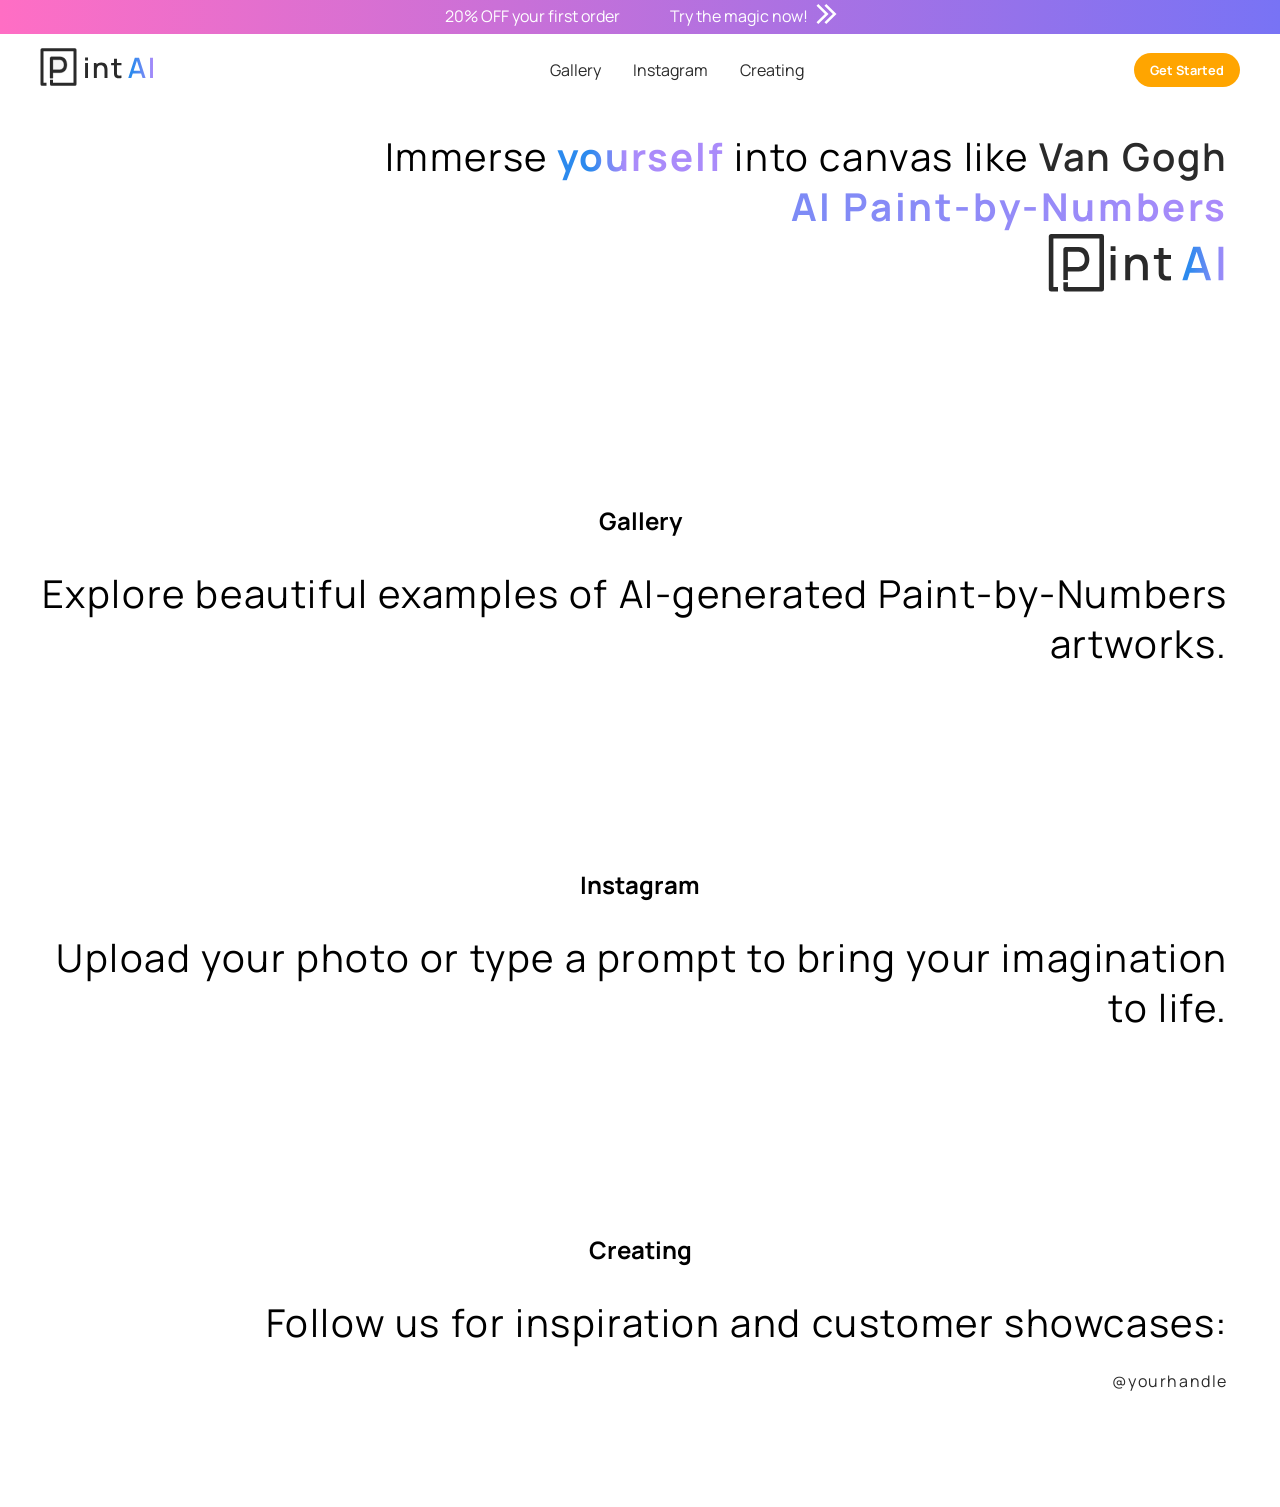
==== index.html @ 0ba40b1d "added swaping of icon" ====
<!DOCTYPE html>
<html lang="en">
<head>
  <meta charset="UTF-8" />
  <meta http-equiv="X-UA-Compatible" content="IE=edge" />
  <meta name="viewport" content="width=device-width, initial-scale=1.0"/>
  <link rel="stylesheet" href="https://cdnjs.cloudflare.com/ajax/libs/font-awesome/6.7.2/css/all.min.css" integrity="sha512-Evv84Mr4kqVGRNSgIGL/F/aIDqQb7xQ2vcrdIwxfjThSH8CSR7PBEakCr51Ck+w+/U6swU2Im1vVX0SVk9ABhg==" crossorigin="anonymous" referrerpolicy="no-referrer" />
  <link rel="stylesheet" href="style.css">
  <title>Pintai</title>
</head>


  <header>
     <!-- Promo Banner -->
  <div class="promo">
    <div>20% OFF your first order</div>
    <div class="stroke-promo">
        <div>Try the magic now!</div> 
        <div class="icon-promo">
            <svg xmlns="http://www.w3.org/2000/svg" width="21" height="20" viewBox="0 0 21 20" fill="none">
                <path d="M2.31582 20L0.5 18.225L8.91415 10L0.5 1.775L2.31582 0L12.5458 10L2.31582 20Z" fill="white"/>
                <path d="M10.2709 20L8.45508 18.225L16.8692 10L8.45508 1.775L10.2709 0L20.5009 10L10.2709 20Z" fill="white"/>
              </svg>
        </div>
    </div>
  </div>
  <div class="navbar">
    <div class="logo"><a href="#"><svg width="118" height="40" viewBox="0 0 118 40" fill="none" xmlns="http://www.w3.org/2000/svg">
      <path d="M10.2001 31.25H12.7374C12.8479 31.25 12.9374 31.1605 12.9374 31.05V25.95C12.9374 25.8395 13.027 25.75 13.1374 25.75H19.9375C25.9375 25.75 26.9375 20.25 26.9375 17.75C26.9375 15.25 25.9375 9.75 19.9375 9.75H11.5C10.6716 9.75 10 10.4216 10 11.25L10.0001 31.05C10.0001 31.1605 10.0896 31.25 10.2001 31.25Z" fill="#2A2A2A" stroke="#2A2A2A" stroke-width="0.2754"/>
      <path d="M12.9375 22.75V12.75H19.9375C23.4375 13.25 23.9375 16.25 23.9375 18.25C23.9375 20.75 22.4375 22.25 19.9375 22.75H12.9375Z" fill="#F6F6F6" stroke="#2A2A2A" stroke-width="0.2754"/>
      <path d="M11.5 32.75V37.24C11.5 37.2455 11.5045 37.25 11.51 37.25H34.99C34.9955 37.25 35 37.2455 35 37.24V2.76C35 2.75448 34.9955 2.75 34.99 2.75H2.01C2.00448 2.75 2 2.75448 2 2.76V37.24C2 37.2455 2.00448 37.25 2.01 37.25H6.5" stroke="#2A2A2A" stroke-width="3"/>
      <path d="M45.0855 13.402V10.56H48.0115V13.402H45.0855ZM45.0855 31V15.88H48.0115V31H45.0855ZM64.5076 31V23.566C64.5076 22.978 64.4563 22.376 64.3536 21.76C64.2603 21.1347 64.0736 20.556 63.7936 20.024C63.523 19.492 63.1356 19.0627 62.6316 18.736C62.137 18.4093 61.4883 18.246 60.6856 18.246C60.163 18.246 59.6683 18.3347 59.2016 18.512C58.735 18.68 58.3243 18.9553 57.9696 19.338C57.6243 19.7207 57.349 20.2247 57.1436 20.85C56.9476 21.4753 56.8496 22.236 56.8496 23.132L55.0296 22.446C55.0296 21.074 55.2863 19.8653 55.7996 18.82C56.313 17.7653 57.0503 16.944 58.0116 16.356C58.973 15.768 60.135 15.474 61.4976 15.474C62.543 15.474 63.4203 15.642 64.1296 15.978C64.839 16.314 65.413 16.7573 65.8516 17.308C66.2996 17.8493 66.6403 18.442 66.8736 19.086C67.107 19.73 67.2656 20.36 67.3496 20.976C67.4336 21.592 67.4756 22.1333 67.4756 22.6V31H64.5076ZM53.8816 31V15.88H56.4996V20.248H56.8496V31H53.8816ZM81.4542 31C80.5022 31.1867 79.5689 31.266 78.6542 31.238C77.7395 31.21 76.9229 31.0327 76.2042 30.706C75.4855 30.3793 74.9442 29.866 74.5802 29.166C74.2535 28.5407 74.0762 27.906 74.0482 27.262C74.0295 26.6087 74.0202 25.8713 74.0202 25.05V11.68H76.9602V24.91C76.9602 25.5167 76.9649 26.044 76.9742 26.492C76.9929 26.94 77.0909 27.318 77.2682 27.626C77.6042 28.2047 78.1362 28.536 78.8642 28.62C79.6015 28.6947 80.4649 28.662 81.4542 28.522V31ZM71.1222 18.232V15.88H81.4542V18.232H71.1222Z" fill="#2A2A2A"/>
      <path d="M88.282 31L94.834 10.84H99.048L105.6 31H102.562L96.528 12.604H97.284L91.32 31H88.282ZM91.684 26.45V23.706H102.212V26.45H91.684ZM110.072 31V10.84H112.998V31H110.072Z" fill="url(#paint0_linear_3533_1294)"/>
      <defs>
      <linearGradient id="paint0_linear_3533_1294" x1="92.5" y1="20" x2="113.5" y2="20" gradientUnits="userSpaceOnUse">
      <stop stop-color="#2C8AEE"/>
      <stop offset="1" stop-color="#AA8BFA"/>
      </linearGradient>
      </defs>
      </svg>
      </a></div>
    <ul class="links">
      <li><a href="#gallery">Gallery</a></li>
      <li><a href="#instagram">Instagram</a></li>
      <li><a href="#creating">Creating</a></li>
    </ul>
    <a href="#" class="action_btn">Get Started</a>
    <div class="toggle_btn">
      <i class="fa-solid fa-bars"></i>
    </div>
  </div>

  <div class="dropdown_menu">
      <li><a href="#gallery">Gallery</a></li>
      <li><a href="#instagram">Instagram</a></li>
      <li><a href="#creating">Creating</a></li>
      <li><a href="#" class="action_btn">Get Started</a></li>
  </div>
  </header>


  <!-- Sections -->
   <main>
    <section id=" hero">
      <p>
        Immerse <span class="gradient-text">yourself</span>
        into canvas like <span class="van-gogh">Van Gogh</span><span class="second-stroke-1-section">AI Paint-by-Numbers</span>
        <img class="logo" src="logo new big.svg" alt="Logo" />

          
      </p>
  
    </section>
  
    <section id="gallery">
      <h2>Gallery</h2>
      <p>Explore beautiful examples of AI-generated Paint-by-Numbers artworks.</p>
    </section>
  
    <section id="instagram">
      <h2>Instagram</h2>
      <p>Upload your photo or type a prompt to bring your imagination to life.</p>
    </section>
  
    <section id="creating">
      <h2>Creating</h2>
      <p>Follow us for inspiration and customer showcases: <br><a href="https://instagram.com/" target="_blank">@yourhandle</a></p>
    </section>
   </main>
  

 
<script>
const toggleBtn = document.querySelector('.toggle_btn')
 const toggleBtnIcon = document.querySelector('.toggle_btn i')
 const dropDownMenu = document.querySelector('.dropdown_menu')
 
 toggleBtn.onclick = function () {
   dropDownMenu.classList.toggle('open')
   const isOpen = dropDownMenu.classList.contains('open')
 
   // Proper way to switch icons
  toggleBtnIcon.classList.remove('fa-bars', 'fa-xmark')
  toggleBtnIcon.classList.add(isOpen ? 'fa-xmark' : 'fa-bars')
 }
</script> 
</body>
</html>
---- style.css ----
@import url('https://fonts.googleapis.com/css2?family=Manrope:wght@200..800&display=swap');

* {
  margin: 0;
  padding: 0;
  box-sizing: border-box;
  font-family: "Manrope", sans-serif;
  font-optical-sizing: auto;
  font-style: normal;
}

body {
  height: 100vh;
  background: var(--white-background, #FFF);
  background-size: cover;
  background-position: center;
}

li {
  list-style: none;
}

a {
  text-decoration: none;
  color: var(--text, #2A2A2A);
  font-size: 1rem;
}
p {
  font-size: 2.4rem;
  padding-top: 2rem;
  padding-right: 2rem;
  font-style: normal;
  font-weight: 400;
  line-height: 130%; /* 52px */
  letter-spacing: 1.6px;
  font-family: "Manrope", sans-serif;
  font-optical-sizing: auto;
  text-align: right;
}

a:hover {
  color: orange;
}
/* HEADER */
header {
position: relative;
}

.navbar{
  position: fixed;
  top: 0;
  left: 0;
  padding-top: 70px;
  padding-left: 40px;
  padding-right: 40px;
  padding-bottom: 40px;
  background: rgba(255, 255, 255, 0.1);
  backdrop-filter: blur(15px);
  width: 100%;
  height: 60px;
  display: flex;
  align-items: center;
  justify-content: space-between;
}

.navbar
.logo a {
  font-size: 1.5rem;
  font-weight: bold;
}

.navbar .links {
  display: flex;
  gap: 2rem;
}

.navbar .toggle_btn {
  color: var(--text, #2A2A2A);
  font-size: 1.5rem;
  cursor: pointer;
  display: none;
}

.action_btn {
background-color: orange;
color: white;
padding: 0.5rem 1rem;
border: none;
outline: none;
border-radius: 20px;
font-size: 0.8rem;
font-weight: bold;
cursor: pointer;
}

.action_btn:hover {
  scale: 1.05;
  color: white;
}

.action_btn:active {
  scale: 0.95;
}

/*DROPDOWN MENU */
.dropdown_menu {
  display: none;
  right: 2rem;
  height: 0;
  position: absolute;
  z-index: 1000; /* lower than toggle_btn */
  top: 60px;
  width: 300px;
  background: rgba(255, 255, 255, 0.1);
  backdrop-filter: blur(15px);
  border-radius: 10px;
  overflow: hidden;
  transition: height 0.2s cubic-bezier(0.175, 0.885, 0.32, 1.275);
}

.dropdown_menu.open {
  height: 240px;
  position: fixed;
  
}

.dropdown_menu li {
  padding: 0.7rem;
  display: flex;
  align-items: center;
  justify-content: center;
}

.dropdown_menu .action_btn {
  width: 100%;
  display: flex;
  justify-content: center;
  position: fixed;
}

.toggle_btn {
  position: relative;
  z-index: 9999; /* or higher than .dropdown_menu */
  position: absolute;
  padding-top: 10px;
  top: 1rem;
  right: 2rem;
  display: block;
  }

/*HERO*/
section#hero {
  height: calc(100vh - 60px);
  display: flex;
  flex-direction: column;
  align-items: center;
  justify-content: center;
  text-align: center;
  color: white;
}

#hero h1 {
  font-size: 3rem;
  margin-bottom: 1rem;
}

  /* Promo Banner (fixed top) */
  .promo {
    position: fixed;
    top: 0;
    width: 100%;
    background: linear-gradient(90deg, #ff6ec4, #7873f5);
    color: white;
    text-align: center;
    padding-top: 4px;
    padding-bottom: 4px;
    font-size: 16px;
    font-style: normal;
    font-weight: 400;
    line-height: 160%; /* 38.4px */
    z-index: 1002;
    display: flex;
    font-family: "Manrope", sans-serif;
    font-optical-sizing: auto;
    font-style: normal;
    /*here a add code from figma*/
    justify-content: center;
    align-items: center;
    gap: 50px;
    align-self: stretch;
  }
  .stroke-promo{
    display: flex;
    gap: 8px;
  }
  .icon-promo{
    width: 20px;
    height: 20px;
    flex-shrink: 0;
    align-items: center;
    text-align: center;
  }

  section {
    padding: 100px 20px;
    text-align: center;
  }
  .first-section{
    height: 1300px;
    padding: 190px;
    align-self:flex-end;
    background: var(--white-background, #FFF);
  }

  .gradient-text{
    -webkit-line-clamp: 5;
    background: linear-gradient(90deg, #2C8AEE 19.3%, #AA8BFA 40.82%);
    background-clip: text;
    -webkit-background-clip: text;
    -webkit-text-fill-color: transparent;
    font-family: Manrope;
    font-size: 2.4rem;
    font-style: normal;
    font-weight: 700;
    line-height: 130%;
    letter-spacing: 1.92px;
  }
  .van-gogh{
    overflow: hidden;
    -webkit-line-clamp: 5;
    color: var(--text, #2A2A2A);
    font-family: Manrope;
    font-size: 2.4rem;
    font-style: normal;
    font-weight: 600;
    line-height: 130%;
    letter-spacing: 1.92px;
  }
  .second-stroke-1-section{
    display: -webkit-box;
    -webkit-box-orient: vertical;
    -webkit-line-clamp: 1;
    overflow: hidden;
    text-overflow: ellipsis;
    font-family: Manrope;
    font-size: 2.4rem;
    font-style: normal;
    font-weight: 700;
    line-height: 130%; /* 84.5px */
    letter-spacing: 2.6px;
    background: var(--3, linear-gradient(90deg, #2C8AEE 0%, #AA8BFA 100%));
    background-clip: text;
    -webkit-background-clip: text;
    -webkit-text-fill-color: transparent;
  }
  .responsive-logo{
    width: 186px;
    height: auto;
  }
  .logo {
    width: 180px;
    height: auto;
  }

/*RESPONSIVE DESIGN*/

@media (max-width: 992px) {
  .navbar .links,
  .navbar .action_btn {
    display: none;
  }
  .navbar .toggle_btn {
    display: block;
  }

  .dropdown_menu {
    display: block;
  }
}

@media (max-width: 576px) {
  .dropdown_menu {
    left: 2rem;
    width: unset;
  }
  .promo {
    padding-top: 2px;
    padding-bottom: 2px;
    font-size: 12px;
  }
  p {
    font-size: 1.4rem;
    font-weight:400;
    letter-spacing: 1.2px;
  }
  .gradient-text{
    font-size: 1.4rem;
    letter-spacing: 1.2px;
  }
  .van-gogh{
    font-size: 1.4rem;
    letter-spacing: 1.2px;
  }
  .second-stroke-1-section{
    font-size: 1.4rem;
    letter-spacing: 1.2px;
  }
  .responsive-logo {
    width: 20px;
  }
  .logo {
    content: url('small_logo.svg'); /* swap logo file */
    width: 100px;
  }
}
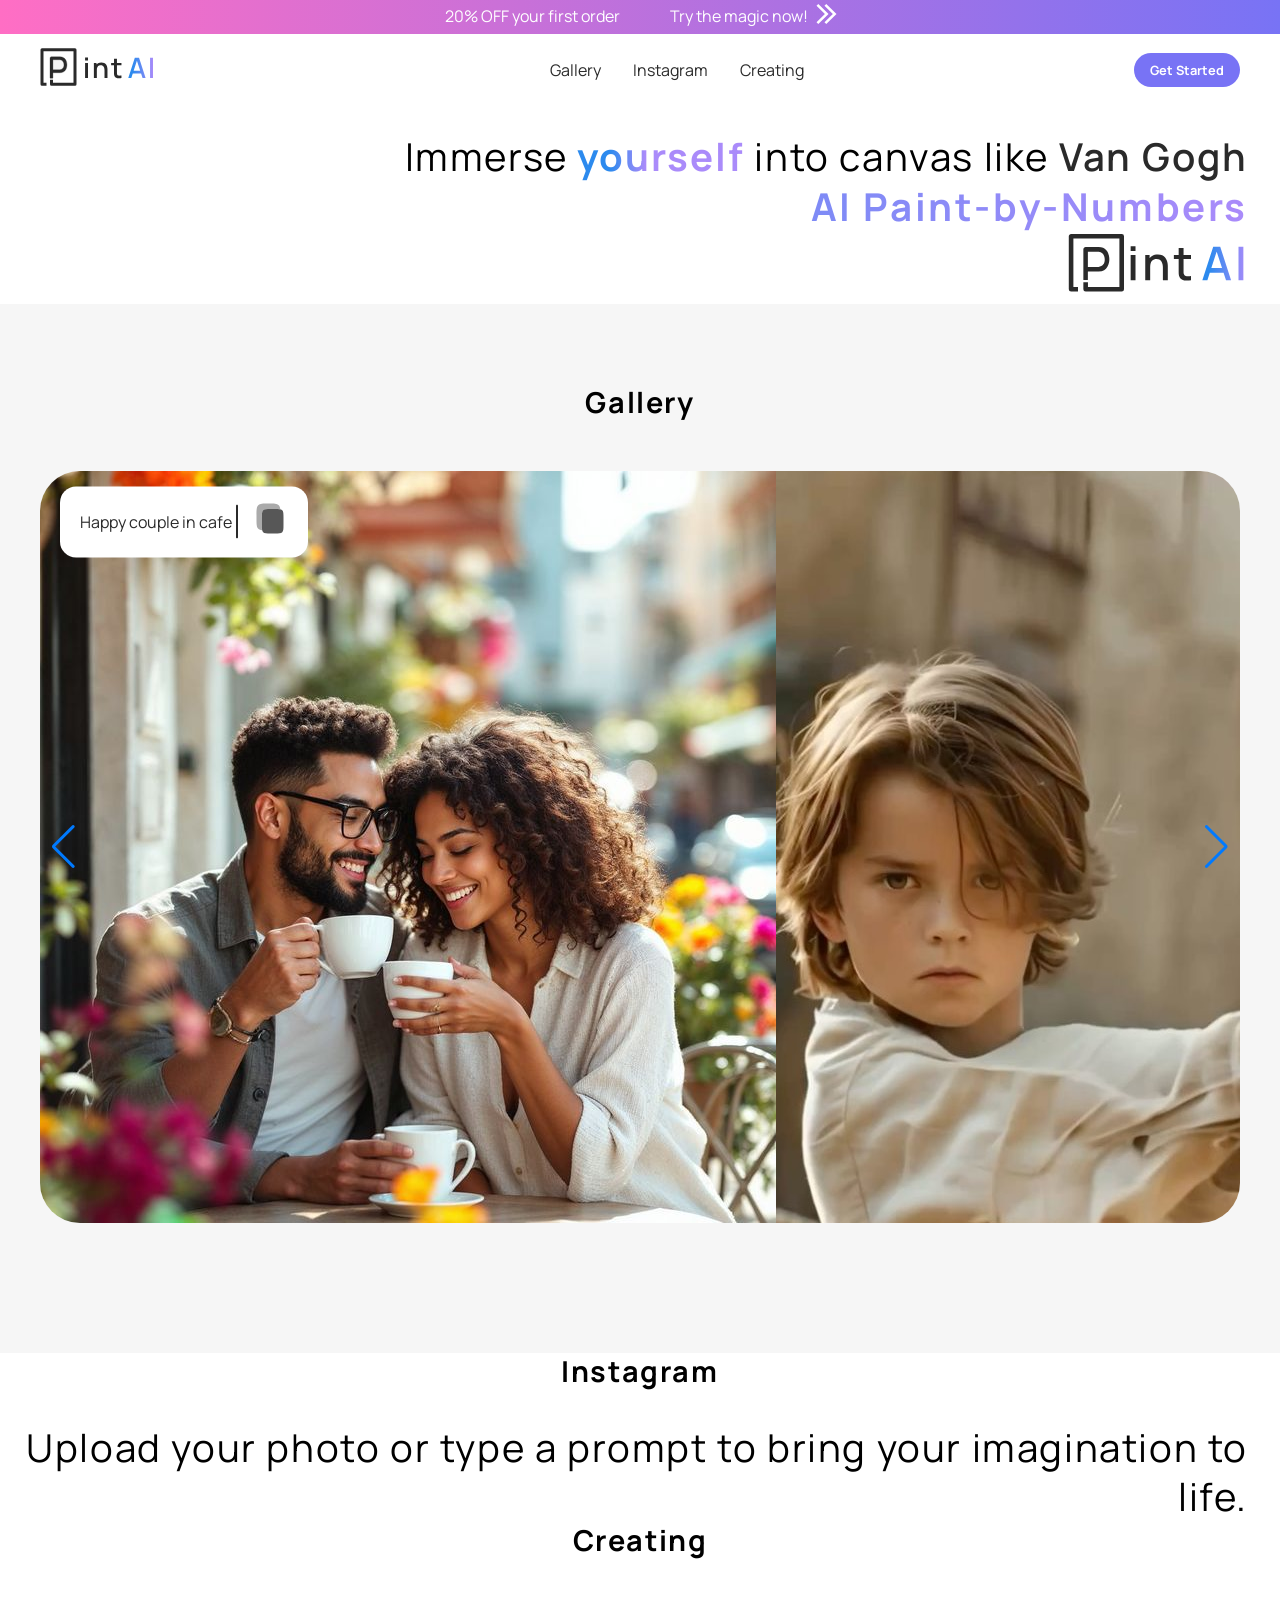
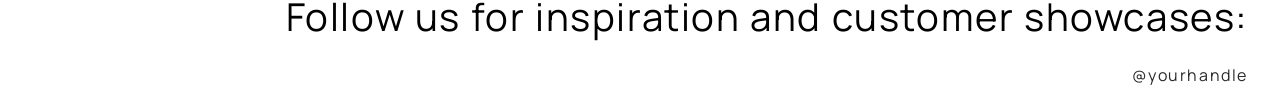
==== commit 90a8e7af: "i did order autolayouts . i need to correct swiper photo and do section hero. and also hamburger dis" ====
--- a/index.html
+++ b/index.html
@@ -4,11 +4,14 @@
   <meta charset="UTF-8" />
   <meta http-equiv="X-UA-Compatible" content="IE=edge" />
   <meta name="viewport" content="width=device-width, initial-scale=1.0"/>
-  <link rel="stylesheet" href="https://cdnjs.cloudflare.com/ajax/libs/font-awesome/6.7.2/css/all.min.css" integrity="sha512-Evv84Mr4kqVGRNSgIGL/F/aIDqQb7xQ2vcrdIwxfjThSH8CSR7PBEakCr51Ck+w+/U6swU2Im1vVX0SVk9ABhg==" crossorigin="anonymous" referrerpolicy="no-referrer" />
   <link rel="stylesheet" href="style.css">
+  <!-- Swiper CSS -->
+  <link
+  rel="stylesheet"
+  href="https://cdn.jsdelivr.net/npm/swiper/swiper-bundle.min.css"
+  />
   <title>Pintai</title>
 </head>
-
 
   <header>
      <!-- Promo Banner -->
@@ -49,7 +52,6 @@
       <i class="fa-solid fa-bars"></i>
     </div>
   </div>
-
   <div class="dropdown_menu">
       <li><a href="#gallery">Gallery</a></li>
       <li><a href="#instagram">Instagram</a></li>
@@ -58,23 +60,40 @@
   </div>
   </header>
 
-
   <!-- Sections -->
    <main>
     <section id=" hero">
-      <p>
-        Immerse <span class="gradient-text">yourself</span>
-        into canvas like <span class="van-gogh">Van Gogh</span><span class="second-stroke-1-section">AI Paint-by-Numbers</span>
-        <img class="logo" src="logo new big.svg" alt="Logo" />
-
-          
-      </p>
-  
+      <div class="hero">
+        <p>
+          Immerse <span class="gradient-text">yourself</span>
+          into canvas like <span class="van-gogh">Van Gogh</span><span class="second-stroke-1-section">AI Paint-by-Numbers</span>
+          <img class="logo" src="logo new big.svg" alt="Logo" />
+        </p>
+      </div>
     </section>
   
-    <section id="gallery">
+    <section id="gallery"><span class="galerry">
       <h2>Gallery</h2>
-      <p>Explore beautiful examples of AI-generated Paint-by-Numbers artworks.</p>
+      <!-- Swiper -->
+      <!-- Swiper container -->
+  <div class="swiper mySwiper">
+    <div class="swiper-wrapper">
+      <div class="field-prompt">Happy couple in cafe <svg xmlns="http://www.w3.org/2000/svg" width="2" height="34" viewBox="0 0 2 34" fill="none">
+        <path d="M1 1L1 33" stroke="#2A2A2A" stroke-width="2" stroke-linecap="round"/>
+      </svg> <div class="icon-copy"><svg xmlns="http://www.w3.org/2000/svg" width="36" height="36" viewBox="0 0 36 36" fill="none">
+        <path d="M9.89844 17.0961C9.89844 13.0068 9.89844 10.9621 11.1637 9.69177C12.429 8.42139 14.4655 8.42139 18.5384 8.42139H22.8584C26.9314 8.42139 28.9678 8.42139 30.2331 9.69177C31.4984 10.9621 31.4984 13.0068 31.4984 17.0961V24.325C31.4984 28.4143 31.4984 30.4589 30.2331 31.7293C28.9678 32.9997 26.9314 32.9997 22.8584 32.9997H18.5384C14.4655 32.9997 12.429 32.9997 11.1637 31.7293C9.89844 30.4589 9.89844 28.4143 9.89844 24.325V17.0961Z" fill="#575757"/>
+        <path opacity="0.5" d="M6.25736 4.75736C4.5 6.51472 4.5 9.34315 4.5 15V18C4.5 23.6569 4.5 26.4853 6.25736 28.2427C7.1837 29.169 8.40764 29.607 10.1866 29.8142C9.89942 28.553 9.89941 26.8194 9.89941 24.325V17.0961C9.89941 13.0068 9.89941 10.9622 11.1647 9.69177C12.43 8.42139 14.4665 8.42139 18.5394 8.42139H22.8594C25.3372 8.42139 27.0613 8.42139 28.3166 8.70741C28.1104 6.91719 27.6726 5.68731 26.7426 4.75736C24.9853 3 22.1569 3 16.5 3C10.8431 3 8.01472 3 6.25736 4.75736Z" fill="#575757"/>
+      </svg></div></div>
+      <div class="swiper-slide"><img src="image/1.jpg" alt="">Slide 1</div>
+      <div class="swiper-slide"><img src="image/2.jpg" alt="">Slide 2</div>
+      <div class="swiper-slide"><img src="image/3.jpg" alt="">Slide 3</div>
+    </div>
+
+    <!-- Navigation buttons -->
+    <div class="swiper-button-next"></div>
+    <div class="swiper-button-prev"></div>
+  </div>
+    </span>
     </section>
   
     <section id="instagram">
@@ -104,5 +123,21 @@
   toggleBtnIcon.classList.add(isOpen ? 'fa-xmark' : 'fa-bars')
  }
 </script> 
+
+<!-- Swiper JS -->
+<script src="https://cdn.jsdelivr.net/npm/swiper/swiper-bundle.min.js"></script>
+
+<!-- Swiper initialization -->
+<script>
+  const swiper = new Swiper(".mySwiper", {
+    loop: true,
+    speed: 600,
+    navigation: {
+      nextEl: ".swiper-button-next",
+      prevEl: ".swiper-button-prev",
+    },
+    effect: "slide", // can be "fade", "cube", "coverflow", "flip"
+  });
+</script>
 </body>
 </html>
--- a/style.css
+++ b/style.css
@@ -50,6 +50,7 @@
   position: fixed;
   top: 0;
   left: 0;
+  z-index: 999;
   padding-top: 70px;
   padding-left: 40px;
   padding-right: 40px;
@@ -82,7 +83,7 @@
 }
 
 .action_btn {
-background-color: orange;
+background:  #7873f5;
 color: white;
 padding: 0.5rem 1rem;
 border: none;
@@ -140,7 +141,7 @@
 
 .toggle_btn {
   position: relative;
-  z-index: 9999; /* or higher than .dropdown_menu */
+  z-index: 1000; /* or higher than .dropdown_menu */
   position: absolute;
   padding-top: 10px;
   top: 1rem;
@@ -162,6 +163,9 @@
 #hero h1 {
   font-size: 3rem;
   margin-bottom: 1rem;
+}
+.hero {
+  padding-top: 100px;
 }
 
   /* Promo Banner (fixed top) */
@@ -202,7 +206,6 @@
   }
 
   section {
-    padding: 100px 20px;
     text-align: center;
   }
   .first-section{
@@ -262,6 +265,75 @@
     height: auto;
   }
 
+  h2 {
+    font-size: 1.8rem;
+    font-style: normal;
+    font-weight: 700;
+    line-height: 130%; /* 52px */
+    letter-spacing: 1.6px;
+    text-transform: capitalize;
+  }
+
+  .galerry{
+    background: var(--gray-background, #F6F6F6);
+    display: flex;
+    padding: 80px 40px;
+    flex-direction: column;
+    align-items: center;
+    align-self: stretch;
+  }
+
+  .swiper {
+    width: 100%;
+    max-width: 1260px;
+    height: 752px;
+    margin: 50px auto;
+    border-radius: 40px;
+    overflow: hidden;
+    z-index: 799;
+  }
+
+  .swiper-slide {
+    display:flex;
+    align-items: center;
+    justify-content: center;
+    font-size: 2rem;
+    background: url(<path-to-image>) lightgray 50% / cover no-repeat;
+    color: #fff;
+    flex: 1 0 0;
+    align-self: stretch;
+    border-radius: 40px;
+    transition: transform 0.6s ease;
+  }
+
+  .swiper-button-next,
+  .swiper-button-prev {
+    color: #fff;
+  }
+
+  .field-prompt {
+    display: flex;
+    position: fixed;
+    padding: 14px 20px 16px 20px;
+    align-items: center;
+    gap: 4px;
+    position: absolute;
+    z-index: 899;
+    top: 3.2rem;
+    left: 9rem;
+    transform: translate(-50%, -50%);
+    display: flex;
+    flex-direction:row;
+    align-items: center;
+    color: #2A2A2A;
+    align-self: stretch;
+    border-radius: 16px;
+    background: var(--white-background, #FFF);
+  }
+  .icon-copy {
+    padding-left: 10px;
+  }
+  
 /*RESPONSIVE DESIGN*/
 
 @media (max-width: 992px) {
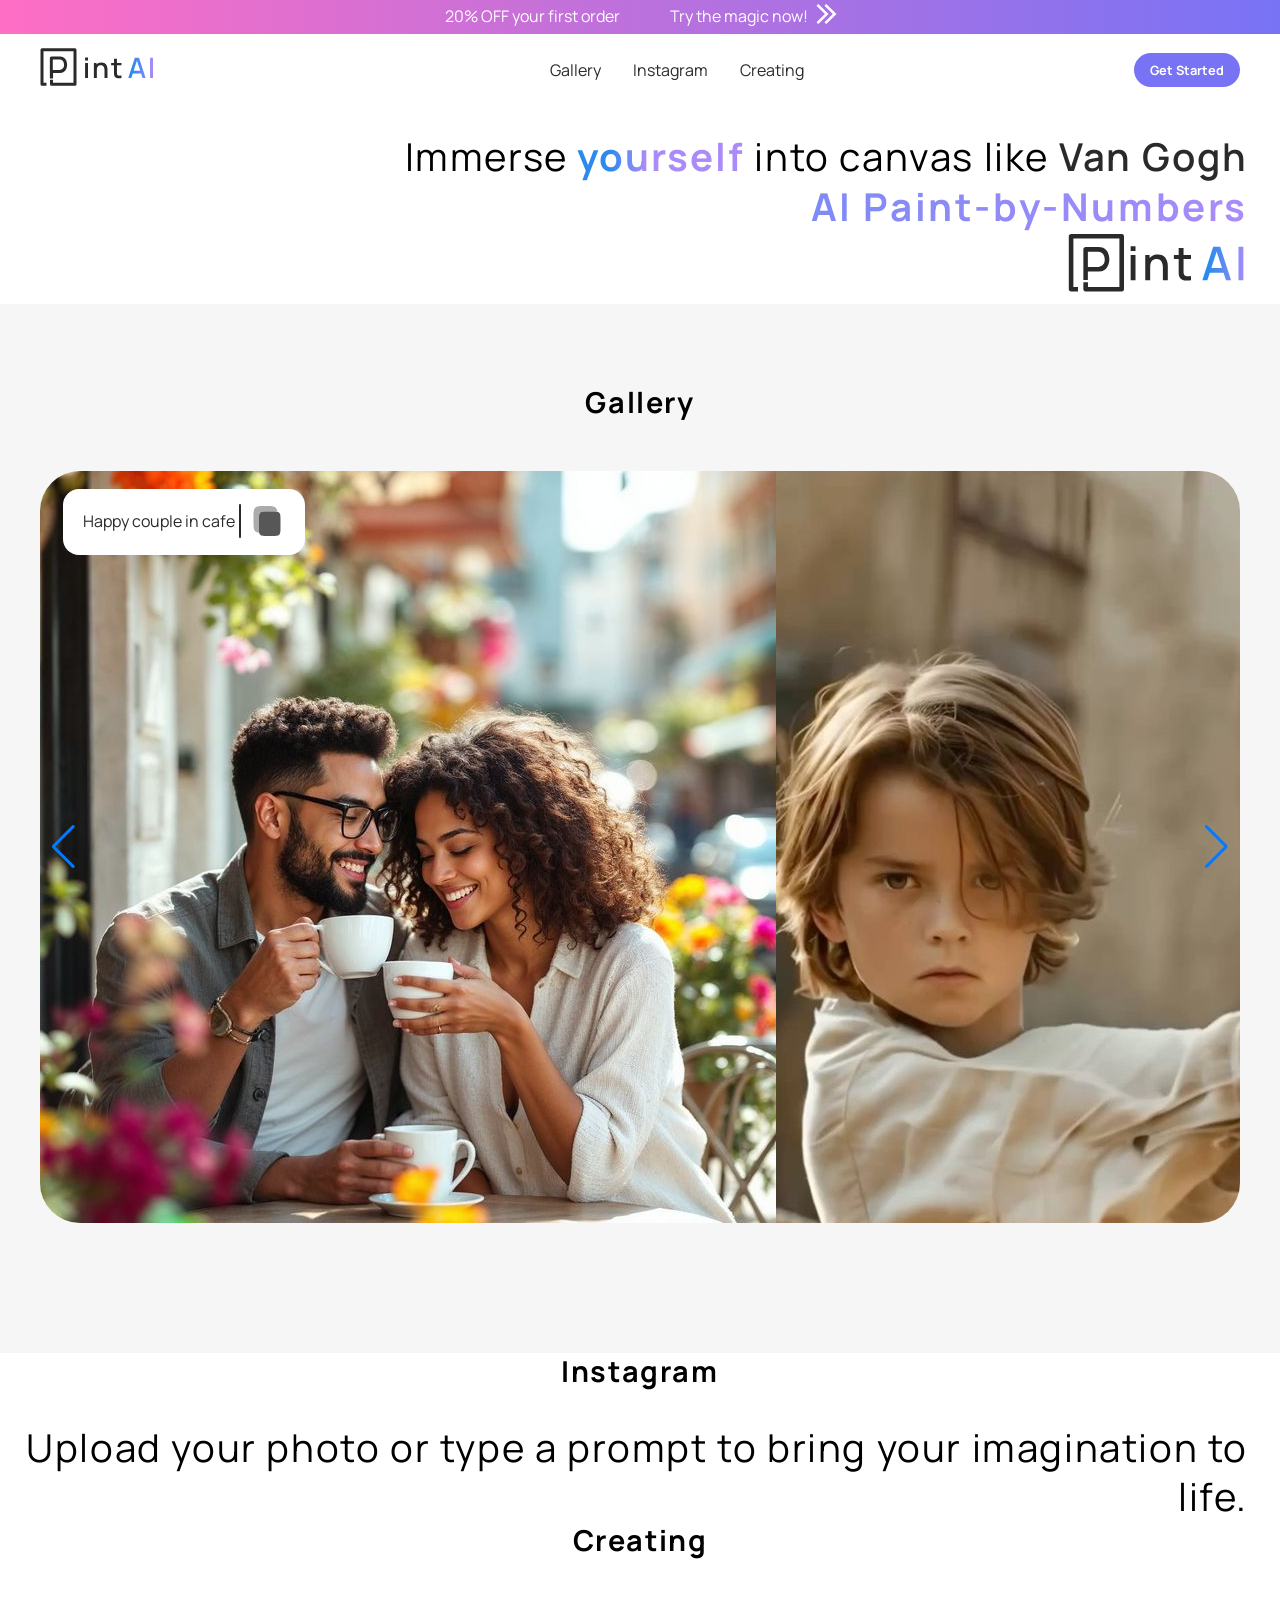
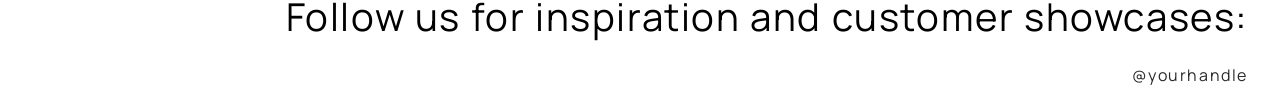
==== commit f72c5130: "i changed icon" ====
--- a/index.html
+++ b/index.html
@@ -28,19 +28,7 @@
     </div>
   </div>
   <div class="navbar">
-    <div class="logo"><a href="#"><svg width="118" height="40" viewBox="0 0 118 40" fill="none" xmlns="http://www.w3.org/2000/svg">
-      <path d="M10.2001 31.25H12.7374C12.8479 31.25 12.9374 31.1605 12.9374 31.05V25.95C12.9374 25.8395 13.027 25.75 13.1374 25.75H19.9375C25.9375 25.75 26.9375 20.25 26.9375 17.75C26.9375 15.25 25.9375 9.75 19.9375 9.75H11.5C10.6716 9.75 10 10.4216 10 11.25L10.0001 31.05C10.0001 31.1605 10.0896 31.25 10.2001 31.25Z" fill="#2A2A2A" stroke="#2A2A2A" stroke-width="0.2754"/>
-      <path d="M12.9375 22.75V12.75H19.9375C23.4375 13.25 23.9375 16.25 23.9375 18.25C23.9375 20.75 22.4375 22.25 19.9375 22.75H12.9375Z" fill="#F6F6F6" stroke="#2A2A2A" stroke-width="0.2754"/>
-      <path d="M11.5 32.75V37.24C11.5 37.2455 11.5045 37.25 11.51 37.25H34.99C34.9955 37.25 35 37.2455 35 37.24V2.76C35 2.75448 34.9955 2.75 34.99 2.75H2.01C2.00448 2.75 2 2.75448 2 2.76V37.24C2 37.2455 2.00448 37.25 2.01 37.25H6.5" stroke="#2A2A2A" stroke-width="3"/>
-      <path d="M45.0855 13.402V10.56H48.0115V13.402H45.0855ZM45.0855 31V15.88H48.0115V31H45.0855ZM64.5076 31V23.566C64.5076 22.978 64.4563 22.376 64.3536 21.76C64.2603 21.1347 64.0736 20.556 63.7936 20.024C63.523 19.492 63.1356 19.0627 62.6316 18.736C62.137 18.4093 61.4883 18.246 60.6856 18.246C60.163 18.246 59.6683 18.3347 59.2016 18.512C58.735 18.68 58.3243 18.9553 57.9696 19.338C57.6243 19.7207 57.349 20.2247 57.1436 20.85C56.9476 21.4753 56.8496 22.236 56.8496 23.132L55.0296 22.446C55.0296 21.074 55.2863 19.8653 55.7996 18.82C56.313 17.7653 57.0503 16.944 58.0116 16.356C58.973 15.768 60.135 15.474 61.4976 15.474C62.543 15.474 63.4203 15.642 64.1296 15.978C64.839 16.314 65.413 16.7573 65.8516 17.308C66.2996 17.8493 66.6403 18.442 66.8736 19.086C67.107 19.73 67.2656 20.36 67.3496 20.976C67.4336 21.592 67.4756 22.1333 67.4756 22.6V31H64.5076ZM53.8816 31V15.88H56.4996V20.248H56.8496V31H53.8816ZM81.4542 31C80.5022 31.1867 79.5689 31.266 78.6542 31.238C77.7395 31.21 76.9229 31.0327 76.2042 30.706C75.4855 30.3793 74.9442 29.866 74.5802 29.166C74.2535 28.5407 74.0762 27.906 74.0482 27.262C74.0295 26.6087 74.0202 25.8713 74.0202 25.05V11.68H76.9602V24.91C76.9602 25.5167 76.9649 26.044 76.9742 26.492C76.9929 26.94 77.0909 27.318 77.2682 27.626C77.6042 28.2047 78.1362 28.536 78.8642 28.62C79.6015 28.6947 80.4649 28.662 81.4542 28.522V31ZM71.1222 18.232V15.88H81.4542V18.232H71.1222Z" fill="#2A2A2A"/>
-      <path d="M88.282 31L94.834 10.84H99.048L105.6 31H102.562L96.528 12.604H97.284L91.32 31H88.282ZM91.684 26.45V23.706H102.212V26.45H91.684ZM110.072 31V10.84H112.998V31H110.072Z" fill="url(#paint0_linear_3533_1294)"/>
-      <defs>
-      <linearGradient id="paint0_linear_3533_1294" x1="92.5" y1="20" x2="113.5" y2="20" gradientUnits="userSpaceOnUse">
-      <stop stop-color="#2C8AEE"/>
-      <stop offset="1" stop-color="#AA8BFA"/>
-      </linearGradient>
-      </defs>
-      </svg>
+    <div class="logo"><a href="#"><img src="image/logo-menu.svg" alt="">
       </a></div>
     <ul class="links">
       <li><a href="#gallery">Gallery</a></li>
@@ -67,7 +55,7 @@
         <p>
           Immerse <span class="gradient-text">yourself</span>
           into canvas like <span class="van-gogh">Van Gogh</span><span class="second-stroke-1-section">AI Paint-by-Numbers</span>
-          <img class="logo" src="logo new big.svg" alt="Logo" />
+          <img class="logo" src="image/logo-big.svg" alt="Logo" />
         </p>
       </div>
     </section>
@@ -80,10 +68,10 @@
     <div class="swiper-wrapper">
       <div class="field-prompt">Happy couple in cafe <svg xmlns="http://www.w3.org/2000/svg" width="2" height="34" viewBox="0 0 2 34" fill="none">
         <path d="M1 1L1 33" stroke="#2A2A2A" stroke-width="2" stroke-linecap="round"/>
-      </svg> <div class="icon-copy"><svg xmlns="http://www.w3.org/2000/svg" width="36" height="36" viewBox="0 0 36 36" fill="none">
+      </svg> <div clas></div><svg xmlns="http://www.w3.org/2000/svg" width="36" height="36" viewBox="0 0 36 36" fill="none">
         <path d="M9.89844 17.0961C9.89844 13.0068 9.89844 10.9621 11.1637 9.69177C12.429 8.42139 14.4655 8.42139 18.5384 8.42139H22.8584C26.9314 8.42139 28.9678 8.42139 30.2331 9.69177C31.4984 10.9621 31.4984 13.0068 31.4984 17.0961V24.325C31.4984 28.4143 31.4984 30.4589 30.2331 31.7293C28.9678 32.9997 26.9314 32.9997 22.8584 32.9997H18.5384C14.4655 32.9997 12.429 32.9997 11.1637 31.7293C9.89844 30.4589 9.89844 28.4143 9.89844 24.325V17.0961Z" fill="#575757"/>
         <path opacity="0.5" d="M6.25736 4.75736C4.5 6.51472 4.5 9.34315 4.5 15V18C4.5 23.6569 4.5 26.4853 6.25736 28.2427C7.1837 29.169 8.40764 29.607 10.1866 29.8142C9.89942 28.553 9.89941 26.8194 9.89941 24.325V17.0961C9.89941 13.0068 9.89941 10.9622 11.1647 9.69177C12.43 8.42139 14.4665 8.42139 18.5394 8.42139H22.8594C25.3372 8.42139 27.0613 8.42139 28.3166 8.70741C28.1104 6.91719 27.6726 5.68731 26.7426 4.75736C24.9853 3 22.1569 3 16.5 3C10.8431 3 8.01472 3 6.25736 4.75736Z" fill="#575757"/>
-      </svg></div></div>
+      </svg></div>
       <div class="swiper-slide"><img src="image/1.jpg" alt="">Slide 1</div>
       <div class="swiper-slide"><img src="image/2.jpg" alt="">Slide 2</div>
       <div class="swiper-slide"><img src="image/3.jpg" alt="">Slide 3</div>
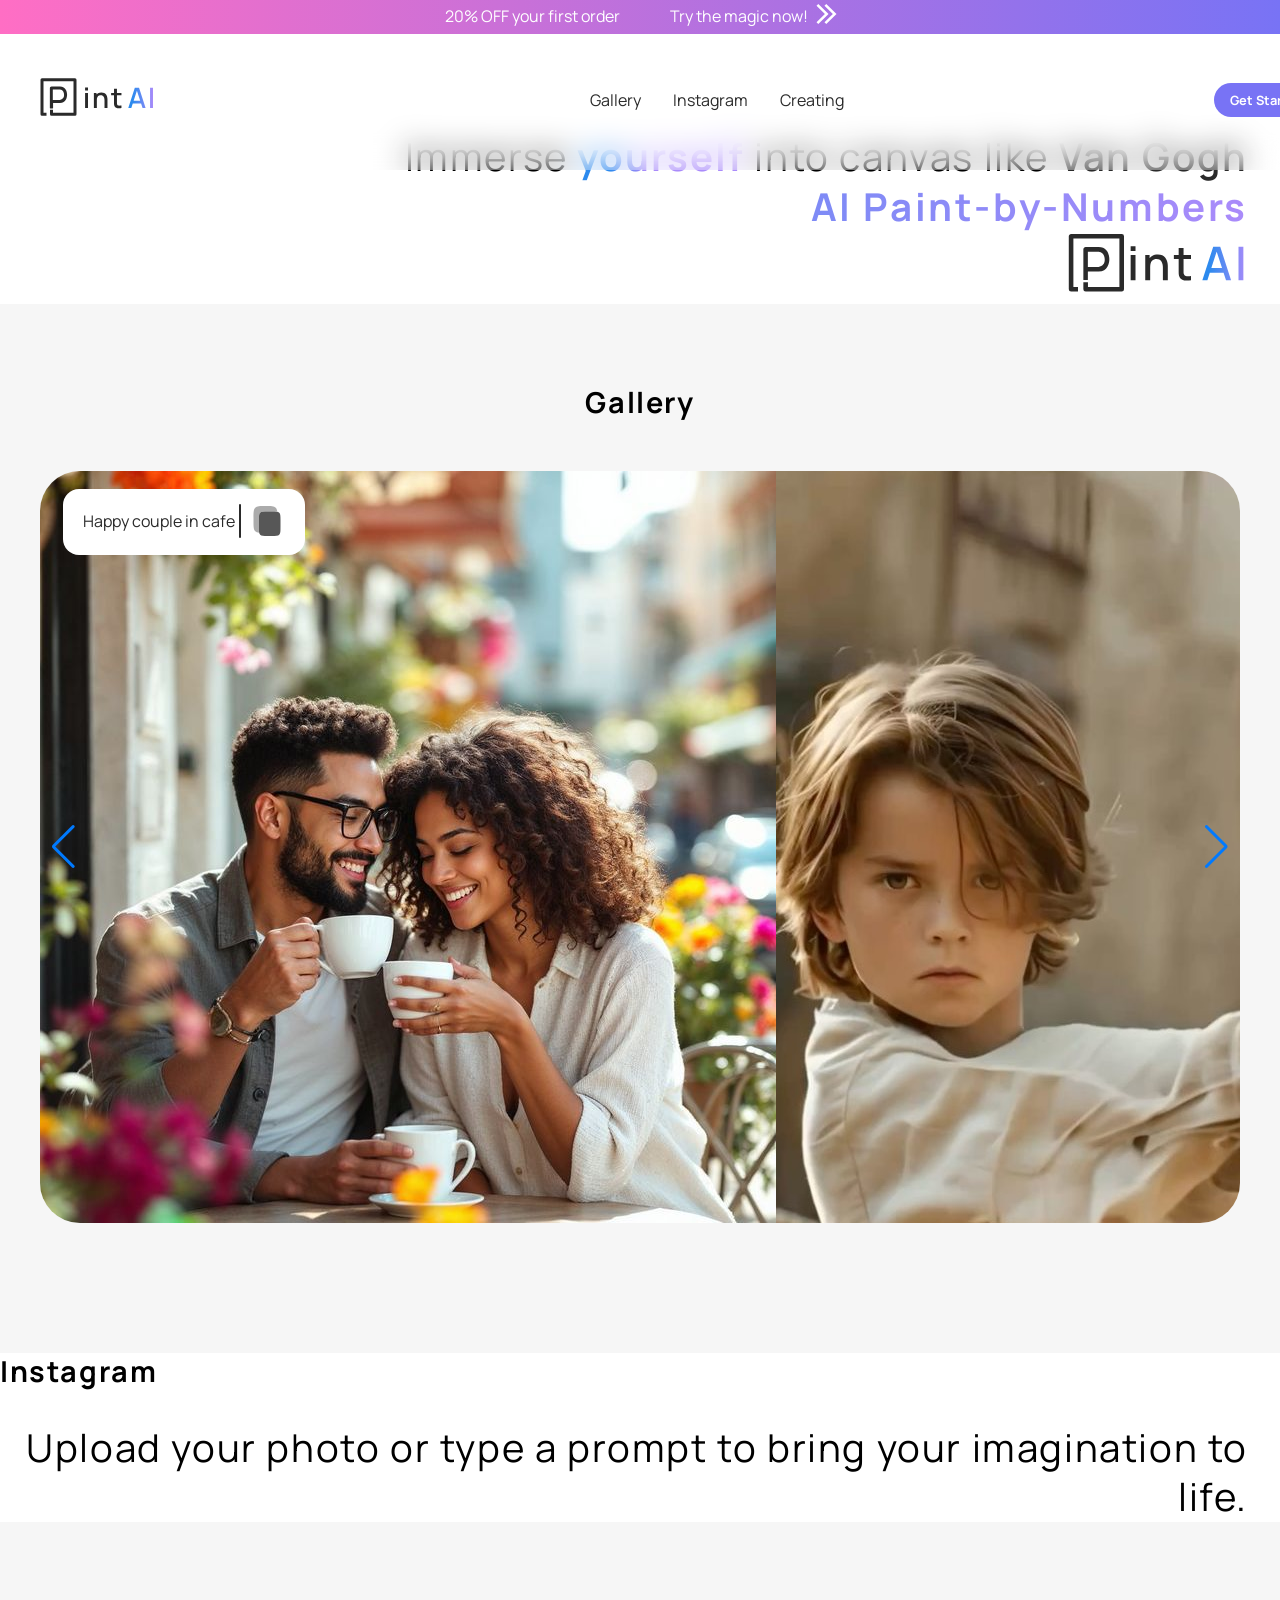
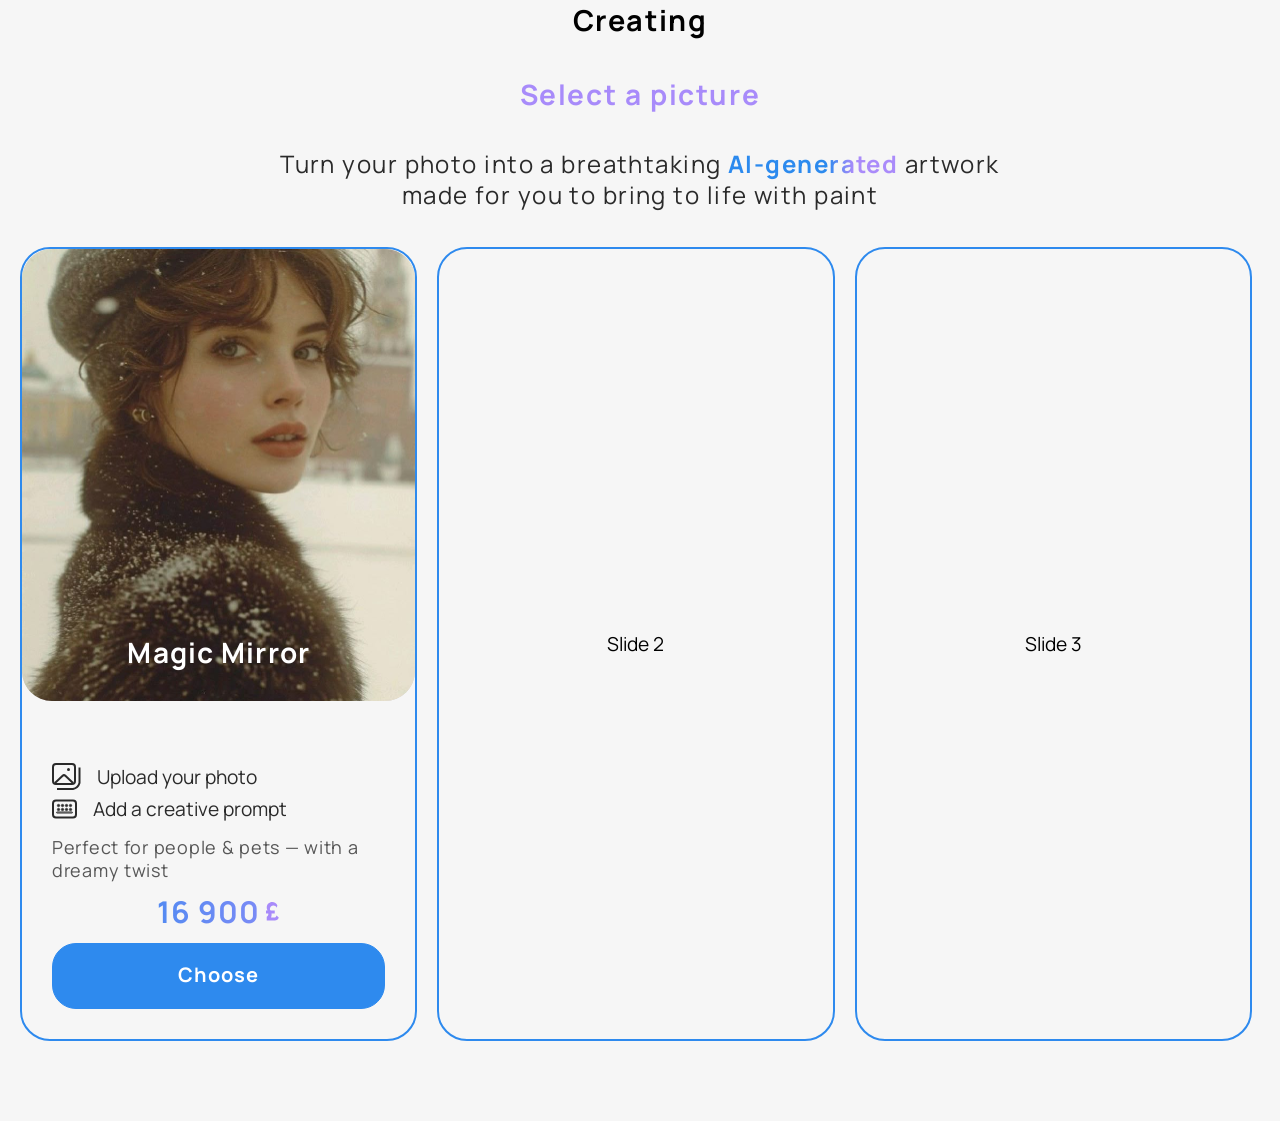
==== commit cbe3d59f: "i did adaptation slider section crestion. need to do good show for all adaptation" ====
--- a/index.html
+++ b/index.html
@@ -89,9 +89,45 @@
       <p>Upload your photo or type a prompt to bring your imagination to life.</p>
     </section>
   
-    <section id="creating">
+    <section id="creating"><span class="creating">
       <h2>Creating</h2>
-      <p>Follow us for inspiration and customer showcases: <br><a href="https://instagram.com/" target="_blank">@yourhandle</a></p>
+      <h1>Select a picture</h1>
+      <span class="text">Turn your photo into a breathtaking <span class="ai-text">AI-generated</span> artwork<br>made for you to bring to life with paint</span>
+    <!-- Third Swiper -->
+      <div class="my-third-swiper-container">
+        <div class="my-third-swiper-wrapper">
+          <div class="my-third-swiper-slide">
+            <div class="image-container">
+              <div class="frame-tariff-photo"><img src="image/7.svg" alt=""></div>
+              <div class="overlay-text">Magic Mirror</div>
+              <div class="second-frame-tariff">
+                <div class="first-description">
+                  <div class="third-column-tariff">
+                    <div class="two-column-tariff">
+                      <div class="one-stroke-description">
+                        <img src="image/icon photo.svg" alt="">Upload your photo
+                      </div>
+                      <div class="one-stroke-description">
+                        <img src="image/icon keyboard.svg" alt="">Add a creative prompt
+                      </div>
+                    </div>
+                    <div class="advise">
+                      Perfect for people & pets — with a dreamy twist
+                    </div>
+                  </div>
+                  <div class="price">
+                    16 900 <img src="image/currency_pound_24dp_E3E3E3_FILL0_wght400_GRAD0_opsz24 (1) 1.svg" alt="">
+                  </div>
+                  <div class="btn-tariff">Choose</div>
+                </div>
+              </div>
+            </div>
+            </div>
+          <div class="my-third-swiper-slide">Slide 2</div>
+          <div class="my-third-swiper-slide">Slide 3</div>
+        </div>
+      </div>
+    </span>
     </section>
    </main>
   
@@ -127,5 +163,36 @@
     effect: "slide", // can be "fade", "cube", "coverflow", "flip"
   });
 </script>
+
+<!--ThirdSwiper-->
+<script>
+  let thirdSwiper;
+
+  function initThirdSwiper() {
+    const isMobile = window.innerWidth <= 576;
+
+    // Destroy old instance if it exists
+    if (thirdSwiper) thirdSwiper.destroy(true, true);
+
+    thirdSwiper = new Swiper(".my-third-swiper-container", {
+      slidesPerView: isMobile ? 1.5 : 3,
+      spaceBetween: 20,
+      loop: isMobile,
+      allowTouchMove: isMobile,
+      autoplay: isMobile
+        ? {
+            delay: 2500,
+            disableOnInteraction: false,
+          }
+        : false,
+      // Rename Swiper element classes to match our custom structure
+      wrapperClass: "my-third-swiper-wrapper",
+      slideClass: "my-third-swiper-slide",
+    });
+  }
+
+  window.addEventListener("load", initThirdSwiper);
+  window.addEventListener("resize", initThirdSwiper);
+</script>
 </body>
 </html>
--- a/style.css
+++ b/style.css
@@ -3,7 +3,6 @@
 * {
   margin: 0;
   padding: 0;
-  box-sizing: border-box;
   font-family: "Manrope", sans-serif;
   font-optical-sizing: auto;
   font-style: normal;
@@ -204,10 +203,6 @@
     align-items: center;
     text-align: center;
   }
-
-  section {
-    text-align: center;
-  }
   .first-section{
     height: 1300px;
     padding: 190px;
@@ -333,6 +328,204 @@
   .icon-copy {
     padding-left: 10px;
   }
+
+  .my-third-swiper-container {
+    overflow: hidden;
+    padding-right: 40px;
+    width: 100%;
+    gap: 50px;
+  }
+  .image-container {
+    gap: 12px;
+  }
+
+  .my-third-swiper-wrapper {
+    padding-right: 20px;
+    display: flex;
+    transition: transform 0.5s ease;
+  }
+
+  .my-third-swiper-slide {
+    min-width: calc(100% / 3);
+    flex-shrink: 0;
+    display: flex;
+    flex-direction: column;
+    border-radius: 30px;
+    border: 2px solid var(--blue, #2E8AEE);
+    align-items: center;
+    justify-content: center;
+    font-size: 1.2rem;
+  }
+  .frame-tariff-photo img {
+    width: 100%;
+    height: auto;
+    max-width: 480px;
+    max-height: 552px;
+    object-fit: cover;
+    border-radius: 8px;
+    border-radius: 30px;
+    background: url(<path-to-image>) lightgray 50% / cover no-repeat;
+  }
+
+  .second-frame-tariff {
+    display: flex;
+    padding: 0px 30px 30px 30px;
+    flex-direction: column;
+    justify-content: space-between;
+    align-items: center;
+    align-self: stretch;
+    border-radius: 0px 0px 30px 30px;
+  }
+
+  .first-description {
+    display: flex;
+    flex-direction: column;
+    flex-shrink: 0;
+    gap: 8px;
+    align-self: stretch;
+  }
+
+  .overlay-text {
+    color:#FFF;
+    font-family: Manrope;
+    font-size: 28px;
+    font-style: normal;
+    font-weight: 700;
+    line-height: 130%; /* 36.4px */
+    letter-spacing: 1.12px;
+    transform: translate(0%, -200%);
+    color: white;
+    text-align: center;
+  }
+  .third-column-tariff {
+    display: flex;
+    flex-direction: column;
+    align-items: flex-start;
+    gap: 16px;
+    align-self: stretch;
+  }
+
+  .two-column-tariff {
+    display: flex;
+    padding-top: 20px;
+    flex-direction: column;
+    align-items: flex-start;
+    gap: 6px;
+  }
+
+  .one-stroke-description {
+    display: flex;
+    align-items: center;
+    gap: 16px;
+    align-self: stretch;
+    color: var(--text, #2A2A2A);
+  }
+
+.advise {
+  display: flex;
+  justify-content: center;
+  align-items: center;
+  gap: 10px;
+  align-self: stretch;
+  color: var(--light-text, #575757);
+  font-family: Manrope;
+  font-size: 18px;
+  font-style: normal;
+  font-weight: 400;
+  line-height: 130%; /* 23.4px */
+  letter-spacing: 0.72px;
+  height: 42px;
+  flex-direction: column;
+  justify-content: center;
+  flex: 1 0 0;
+  align-items: flex-start;
+  flex-shrink: 0;
+}
+
+  .price {
+    display: flex;
+    padding: 3.361px 0px 4.482px 4.482px;
+    justify-content: center;
+    align-items: center;
+    background: var(--3, linear-gradient(90deg, #2C8AEE 0%, #AA8BFA 100%));
+    background-clip: text;
+    -webkit-background-clip: text;
+    -webkit-text-fill-color: transparent;
+    font-family: Manrope;
+    font-size: 30px;
+    font-style: normal;
+    font-weight: 700;
+    line-height: 130%; /* 39px */
+    letter-spacing: 0.9px;
+
+  }
+  .btn-tariff {
+    display: flex;
+    padding: 18px 16px 20px 16px;
+    justify-content: center;
+    align-items: center;
+    gap: 6px;
+    align-self: stretch;
+    border-radius: 24px;
+    border: 1px solid var(--blue, #2E8AEE);
+    background: var(--blue, #2E8AEE);
+    color: var(--white-background, #FFF);
+    font-family: Manrope;
+    font-size: 20px;
+    font-style: normal;
+    font-weight: 700;
+    line-height: 130%; /* 36.4px */
+    letter-spacing: 1.12px;
+  }
+  .creating {
+    display: flex;
+    padding: 80px 40px;
+    flex-direction: column;
+    align-items: center;
+    gap: 36px;
+    align-self: stretch;
+    background: var(--gray-background, #F6F6F6);
+  }
+  .text {
+    overflow: hidden;
+    color: var(--text, #2A2A2A);
+    text-align: center;
+    text-overflow: ellipsis;
+    font-family: Manrope;
+    font-size: 24px;
+    font-style: normal;
+    font-weight: 400;
+    line-height: 130%; /* 46.8px */
+    letter-spacing: 1.44px;
+  }
+
+  .ai-text {
+    overflow: hidden;
+    -webkit-box-orient: vertical;
+    -webkit-line-clamp: 5;
+    background: linear-gradient(90deg, #2C8AEE 58.34%, #AA8BFA 74.03%);
+    background-clip: text;
+    -webkit-background-clip: text;
+    -webkit-text-fill-color: transparent;
+    text-overflow: ellipsis;
+    font-family: Manrope;
+    font-size: 24px;
+    font-style: normal;
+    font-weight: 700;
+    line-height: 130%;
+    letter-spacing: 1.44px;
+  }
+h1 {
+  overflow: hidden;
+  color: var(--pink, #A88BFA);
+  text-overflow: ellipsis;
+  font-family: Manrope;
+  font-size: 28px;
+  font-style: normal;
+  font-weight: 700;
+  line-height: 130%; /* 52px */
+  letter-spacing: 1.6px;
+}
   
 /*RESPONSIVE DESIGN*/
 
@@ -345,8 +538,21 @@
     display: block;
   }
 
+  .one-stroke-description {
+    font-size: 20px;
+  }
+
   .dropdown_menu {
     display: block;
+  }
+  .advise {
+    font-size: 20px;
+  }
+  .price {
+    font-size: 24px;
+  }
+  .overlay-text {
+    font-size: 24px;
   }
 }
 
@@ -355,6 +561,18 @@
     left: 2rem;
     width: unset;
   }
+  .one-stroke-description {
+    font-size: 16px;
+  }
+  .advise {
+    font-size: 14px;
+  }
+  .price {
+    font-size: 20px;
+  }
+  .overlay-text {
+    font-size: 20px;
+  }
   .promo {
     padding-top: 2px;
     padding-bottom: 2px;
@@ -384,4 +602,34 @@
     content: url('small_logo.svg'); /* swap logo file */
     width: 100px;
   }
-}
+  .my-third-swiper-slide {
+    min-width: 66.666%; /* 1.5 slides visible */
+  }
+  .frame-tariff-photo img {
+    width: 100%;
+    height: auto;
+    max-width: 480px;
+    max-height: 280px;
+  }
+  .btn-tariff {
+    display: flex;
+    padding-left: 8px;
+    padding-right: 8px;
+    padding-top: 4px;
+    padding-bottom: 6px;
+    justify-content: center;
+    align-items: center;
+    gap: 4px;
+    align-self: stretch;
+    border-radius: 14px;
+    border: 1px solid var(--blue, #2E8AEE);
+    background: var(--blue, #2E8AEE);
+    color: var(--white-background, #FFF);
+    font-family: Manrope;
+    font-size: 16px;
+    font-style: normal;
+    font-weight: 400;
+    line-height: 130%; /* 36.4px */
+    letter-spacing: 0.12px;
+  }
+}
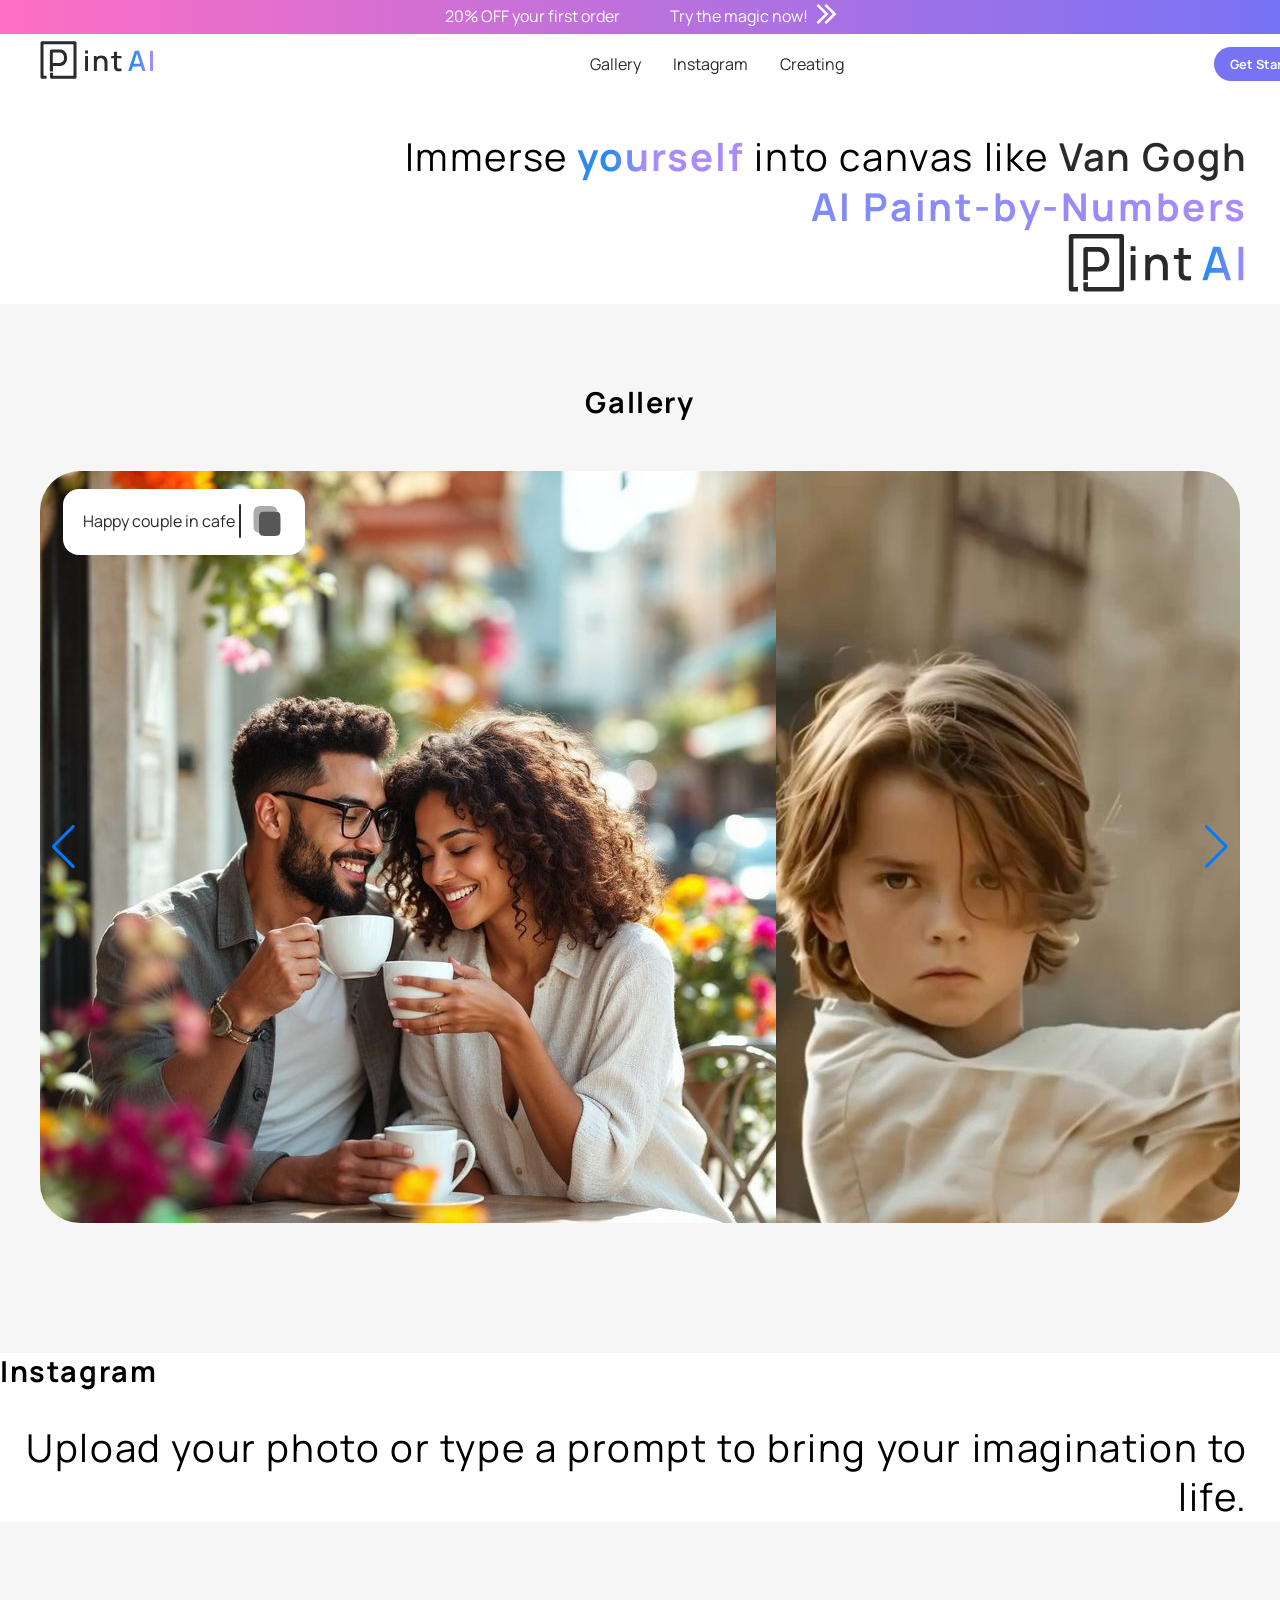
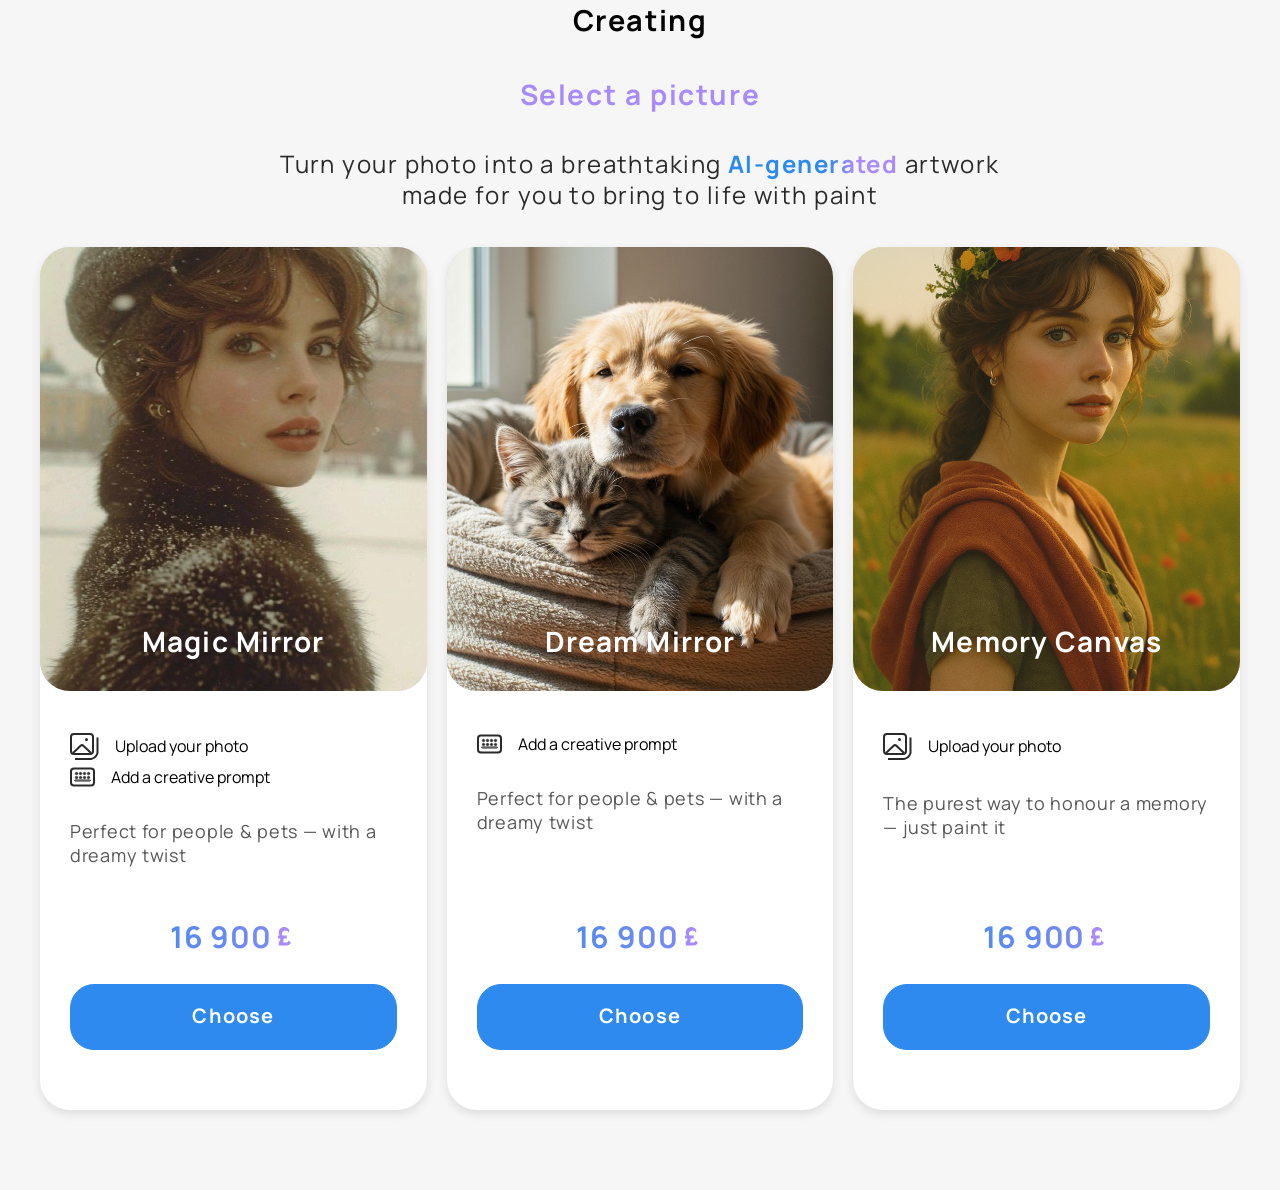
==== commit 9007eda4: "i did good adaptation. i need just reguleted photo" ====
--- a/index.html
+++ b/index.html
@@ -94,45 +94,87 @@
       <h1>Select a picture</h1>
       <span class="text">Turn your photo into a breathtaking <span class="ai-text">AI-generated</span> artwork<br>made for you to bring to life with paint</span>
     <!-- Third Swiper -->
-      <div class="my-third-swiper-container">
-        <div class="my-third-swiper-wrapper">
-          <div class="my-third-swiper-slide">
-            <div class="image-container">
-              <div class="frame-tariff-photo"><img src="image/7.svg" alt=""></div>
-              <div class="overlay-text">Magic Mirror</div>
-              <div class="second-frame-tariff">
-                <div class="first-description">
-                  <div class="third-column-tariff">
-                    <div class="two-column-tariff">
-                      <div class="one-stroke-description">
-                        <img src="image/icon photo.svg" alt="">Upload your photo
-                      </div>
-                      <div class="one-stroke-description">
-                        <img src="image/icon keyboard.svg" alt="">Add a creative prompt
-                      </div>
-                    </div>
-                    <div class="advise">
-                      Perfect for people & pets — with a dreamy twist
-                    </div>
+
+    <div class="slide-container">
+      <div class="slide">
+        <div class="image-container">
+        <div class="frame-tariff-photo"><img src="image/7.svg" alt=""></div>
+        <div class="overlay-text">Magic Mirror</div>
+        <div class="second-frame-tariff">
+          <div class="first-description">
+            <div class="third-column-tariff">
+              <div class="two-column-tariff">
+                <div class="one-stroke-description">
+                  <img src="image/icon photo.svg" alt="">Upload your photo
+                </div>
+                <div class="one-stroke-description">
+                  <img src="image/icon keyboard.svg" alt="">Add a creative prompt
+                </div>
+              </div>
+              <div class="advise">
+                Perfect for people & pets — with a dreamy twist
+              </div>
+            </div>
+            <div class="price">
+              16 900 <img src="image/currency_pound_24dp_E3E3E3_FILL0_wght400_GRAD0_opsz24 (1) 1.svg" alt="">
+            </div>
+            <div class="btn-tariff">Choose</div>
+          </div>
+        </div>
+        </div>
+      </div>
+      <div class="slide">
+        <div class="image-container">
+          <div class="frame-tariff-photo"><img src="image/9.svg" alt=""></div>
+          <div class="overlay-text">Dream Mirror</div>
+          <div class="second-frame-tariff">
+            <div class="first-description">
+              <div class="third-column-tariff">
+                <div class="two-column-tariff">
+                  <div class="one-stroke-description">
+                    <img src="image/icon keyboard.svg" alt="">Add a creative prompt
                   </div>
-                  <div class="price">
-                    16 900 <img src="image/currency_pound_24dp_E3E3E3_FILL0_wght400_GRAD0_opsz24 (1) 1.svg" alt="">
+                </div>
+                <div class="advise">
+                  Perfect for people & pets — with a dreamy twist
+                </div>
+              </div>
+              <div class="price">
+                16 900 <img src="image/currency_pound_24dp_E3E3E3_FILL0_wght400_GRAD0_opsz24 (1) 1.svg" alt="">
+              </div>
+              <div class="btn-tariff">Choose</div>
+            </div>
+          </div>
+          </div>
+      </div>
+      <div class="slide">
+        <div class="image-container">
+          <div class="frame-tariff-photo"><img src="image/8.svg" alt=""></div>
+          <div class="overlay-text">Memory Canvas</div>
+          <div class="second-frame-tariff">
+            <div class="first-description">
+              <div class="third-column-tariff">
+                <div class="two-column-tariff">
+                  <div class="one-stroke-description">
+                    <img src="image/icon photo.svg" alt="">Upload your photo
                   </div>
-                  <div class="btn-tariff">Choose</div>
-                </div>
-              </div>
-            </div>
-            </div>
-          <div class="my-third-swiper-slide">Slide 2</div>
-          <div class="my-third-swiper-slide">Slide 3</div>
-        </div>
-      </div>
+                </div>
+                <div class="advise">
+                  The purest way to honour a memory — just paint it
+                </div>
+              </div>
+              <div class="price">
+                16 900 <img src="image/currency_pound_24dp_E3E3E3_FILL0_wght400_GRAD0_opsz24 (1) 1.svg" alt="">
+              </div>
+              <div class="btn-tariff">Choose</div>
+            </div>
+          </div>
+          </div>
+      </div>
+    </div>
     </span>
     </section>
    </main>
-  
-
- 
 <script>
 const toggleBtn = document.querySelector('.toggle_btn')
  const toggleBtnIcon = document.querySelector('.toggle_btn i')
@@ -163,36 +205,5 @@
     effect: "slide", // can be "fade", "cube", "coverflow", "flip"
   });
 </script>
-
-<!--ThirdSwiper-->
-<script>
-  let thirdSwiper;
-
-  function initThirdSwiper() {
-    const isMobile = window.innerWidth <= 576;
-
-    // Destroy old instance if it exists
-    if (thirdSwiper) thirdSwiper.destroy(true, true);
-
-    thirdSwiper = new Swiper(".my-third-swiper-container", {
-      slidesPerView: isMobile ? 1.5 : 3,
-      spaceBetween: 20,
-      loop: isMobile,
-      allowTouchMove: isMobile,
-      autoplay: isMobile
-        ? {
-            delay: 2500,
-            disableOnInteraction: false,
-          }
-        : false,
-      // Rename Swiper element classes to match our custom structure
-      wrapperClass: "my-third-swiper-wrapper",
-      slideClass: "my-third-swiper-slide",
-    });
-  }
-
-  window.addEventListener("load", initThirdSwiper);
-  window.addEventListener("resize", initThirdSwiper);
-</script>
 </body>
 </html>
--- a/style.css
+++ b/style.css
@@ -50,14 +50,13 @@
   top: 0;
   left: 0;
   z-index: 999;
-  padding-top: 70px;
+  padding-top: 40px;
   padding-left: 40px;
   padding-right: 40px;
-  padding-bottom: 40px;
+  padding-bottom: 10px;
   background: rgba(255, 255, 255, 0.1);
   backdrop-filter: blur(15px);
   width: 100%;
-  height: 60px;
   display: flex;
   align-items: center;
   justify-content: space-between;
@@ -82,15 +81,15 @@
 }
 
 .action_btn {
-background:  #7873f5;
-color: white;
-padding: 0.5rem 1rem;
-border: none;
-outline: none;
-border-radius: 20px;
-font-size: 0.8rem;
-font-weight: bold;
-cursor: pointer;
+  background:  #7873f5;
+  color: white;
+  padding: 0.5rem 1rem;
+  border: none;
+  outline: none;
+  border-radius: 20px;
+  font-size: 0.8rem;
+  font-weight: bold;
+  cursor: pointer;
 }
 
 .action_btn:hover {
@@ -121,7 +120,6 @@
 .dropdown_menu.open {
   height: 240px;
   position: fixed;
-  
 }
 
 .dropdown_menu li {
@@ -146,7 +144,7 @@
   top: 1rem;
   right: 2rem;
   display: block;
-  }
+}
 
 /*HERO*/
 section#hero {
@@ -280,7 +278,6 @@
 
   .swiper {
     width: 100%;
-    max-width: 1260px;
     height: 752px;
     margin: 50px auto;
     border-radius: 40px;
@@ -399,15 +396,15 @@
   }
   .third-column-tariff {
     display: flex;
+    min-height: 156px;
     flex-direction: column;
     align-items: flex-start;
-    gap: 16px;
     align-self: stretch;
   }
 
   .two-column-tariff {
     display: flex;
-    padding-top: 20px;
+    padding-bottom: 20px;
     flex-direction: column;
     align-items: flex-start;
     gap: 6px;
@@ -417,12 +414,13 @@
     display: flex;
     align-items: center;
     gap: 16px;
-    align-self: stretch;
-    color: var(--text, #2A2A2A);
+    align-self: stretch; 
   }
 
 .advise {
   display: flex;
+  min-height: 38px;
+  max-height: 72px;
   justify-content: center;
   align-items: center;
   gap: 10px;
@@ -434,7 +432,6 @@
   font-weight: 400;
   line-height: 130%; /* 23.4px */
   letter-spacing: 0.72px;
-  height: 42px;
   flex-direction: column;
   justify-content: center;
   flex: 1 0 0;
@@ -444,7 +441,8 @@
 
   .price {
     display: flex;
-    padding: 3.361px 0px 4.482px 4.482px;
+    padding-top: 20px;
+    padding-bottom: 20px;
     justify-content: center;
     align-items: center;
     background: var(--3, linear-gradient(90deg, #2C8AEE 0%, #AA8BFA 100%));
@@ -457,8 +455,8 @@
     font-weight: 700;
     line-height: 130%; /* 39px */
     letter-spacing: 0.9px;
-
-  }
+  }
+
   .btn-tariff {
     display: flex;
     padding: 18px 16px 20px 16px;
@@ -477,6 +475,7 @@
     line-height: 130%; /* 36.4px */
     letter-spacing: 1.12px;
   }
+
   .creating {
     display: flex;
     padding: 80px 40px;
@@ -486,6 +485,7 @@
     align-self: stretch;
     background: var(--gray-background, #F6F6F6);
   }
+
   .text {
     overflow: hidden;
     color: var(--text, #2A2A2A);
@@ -529,6 +529,12 @@
   
 /*RESPONSIVE DESIGN*/
 
+@media (max-width: 1200px) {
+  .two-column-tariff {
+    gap: 6px;
+  }
+}
+
 @media (max-width: 992px) {
   .navbar .links,
   .navbar .action_btn {
@@ -537,22 +543,61 @@
   .navbar .toggle_btn {
     display: block;
   }
-
   .one-stroke-description {
-    font-size: 20px;
-  }
-
+    font-size: 18px;
+    gap: 14px;
+  }
   .dropdown_menu {
     display: block;
   }
   .advise {
+    font-size: 18px;
+  }
+  .price {
     font-size: 20px;
   }
+  .overlay-text {
+    font-size: 20px;
+  }
+  .third-column-tariff {
+    gap: 14px;
+  }
+  .two-column-tariff {
+    gap: 6px;
+  }
+}
+
+@media (max-width: 768px) {
+  .frame-tariff-photo img {
+    width: 100%;
+    height: auto;
+    max-width: 480px;
+    max-height: 480px;
+  }
+  .two-column-tariff {
+    gap: 6px;
+  }
+  .third-column-tariff {
+    gap: 12px;
+  }
+  .btn-tariff {
+   
+    gap: 4px;
+    border-radius: 14px;
+    font-size: 16px;
+  }
+  .one-stroke-description {
+    font-size: 16px;
+    gap: 10px;
+  }
+  .advise {
+    font-size: 16px;
+  }
   .price {
-    font-size: 24px;
+    font-size: 22px;
   }
   .overlay-text {
-    font-size: 24px;
+    font-size: 22px;
   }
 }
 
@@ -563,6 +608,10 @@
   }
   .one-stroke-description {
     font-size: 16px;
+    gap: 8px;
+  }
+  .third-column-tariff {
+    gap: 10px;
   }
   .advise {
     font-size: 14px;
@@ -612,24 +661,100 @@
     max-height: 280px;
   }
   .btn-tariff {
-    display: flex;
-    padding-left: 8px;
-    padding-right: 8px;
-    padding-top: 4px;
-    padding-bottom: 6px;
-    justify-content: center;
-    align-items: center;
+    
     gap: 4px;
-    align-self: stretch;
     border-radius: 14px;
-    border: 1px solid var(--blue, #2E8AEE);
-    background: var(--blue, #2E8AEE);
-    color: var(--white-background, #FFF);
-    font-family: Manrope;
     font-size: 16px;
-    font-style: normal;
-    font-weight: 400;
-    line-height: 130%; /* 36.4px */
-    letter-spacing: 0.12px;
-  }
-}
+  }
+}
+
+@media (max-width: 480px) {
+  .third-column-tariff {
+    gap: 8px;
+  }
+  .one-stroke-description {
+    font-size: 16px;
+    gap: 4px;
+  }
+  .advise {
+    font-size: 14px;
+  }
+}
+
+.slide-container {
+  display: grid;
+  gap: 20px;
+  margin: auto;
+}
+
+.slide {
+  background: white;
+  padding-bottom: 30px;
+  border-radius: 30px;
+  box-shadow: 0 4px 10px rgba(0, 0, 0, 0.1);
+}
+
+.slide h3 {
+  margin-bottom: 10px;
+  font-size: 1.5rem;
+}
+
+.slide p {
+  font-size: 1.1rem;
+}
+
+/* ≥ 992px: 3 slides in 1 row */
+@media (min-width: 992px) {
+  .slide-container {
+    grid-template-columns: repeat(3, 1fr);
+  }
+}
+
+/* 576px–991px: 2 in first row, 1 below */
+@media (min-width: 576px) and (max-width: 991px) {
+  .slide-container {
+    grid-template-columns: repeat(2, 1fr);
+  }
+}
+
+/* < 576px: 1 column */
+@media (max-width: 575px) {
+  .slide-container {
+    grid-template-columns: 1fr;
+  }
+  .btn-tariff {
+    font-size: 24px;
+  }
+  .third-column-tariff {
+    gap: 10px;
+    min-height: 0px;
+    padding: 0px;
+  }
+  .two-column-tariff {
+    display: flex;
+    gap: 6px;
+  }
+
+  .one-stroke-description {
+    gap: 16px;
+    font-size: 20px;
+  }
+  .advise {
+    padding: 0px;
+    max-height: 28px;
+    gap: 10px;
+    font-size: 18px;
+  }
+  .price {
+    font-size: 28px;
+    padding-bottom: 10px;
+    padding-top: 0px;
+  }
+  .overlay-text {
+    font-size: 32px;
+  }
+  .first-description {
+    gap: 0px;
+  }
+
+}
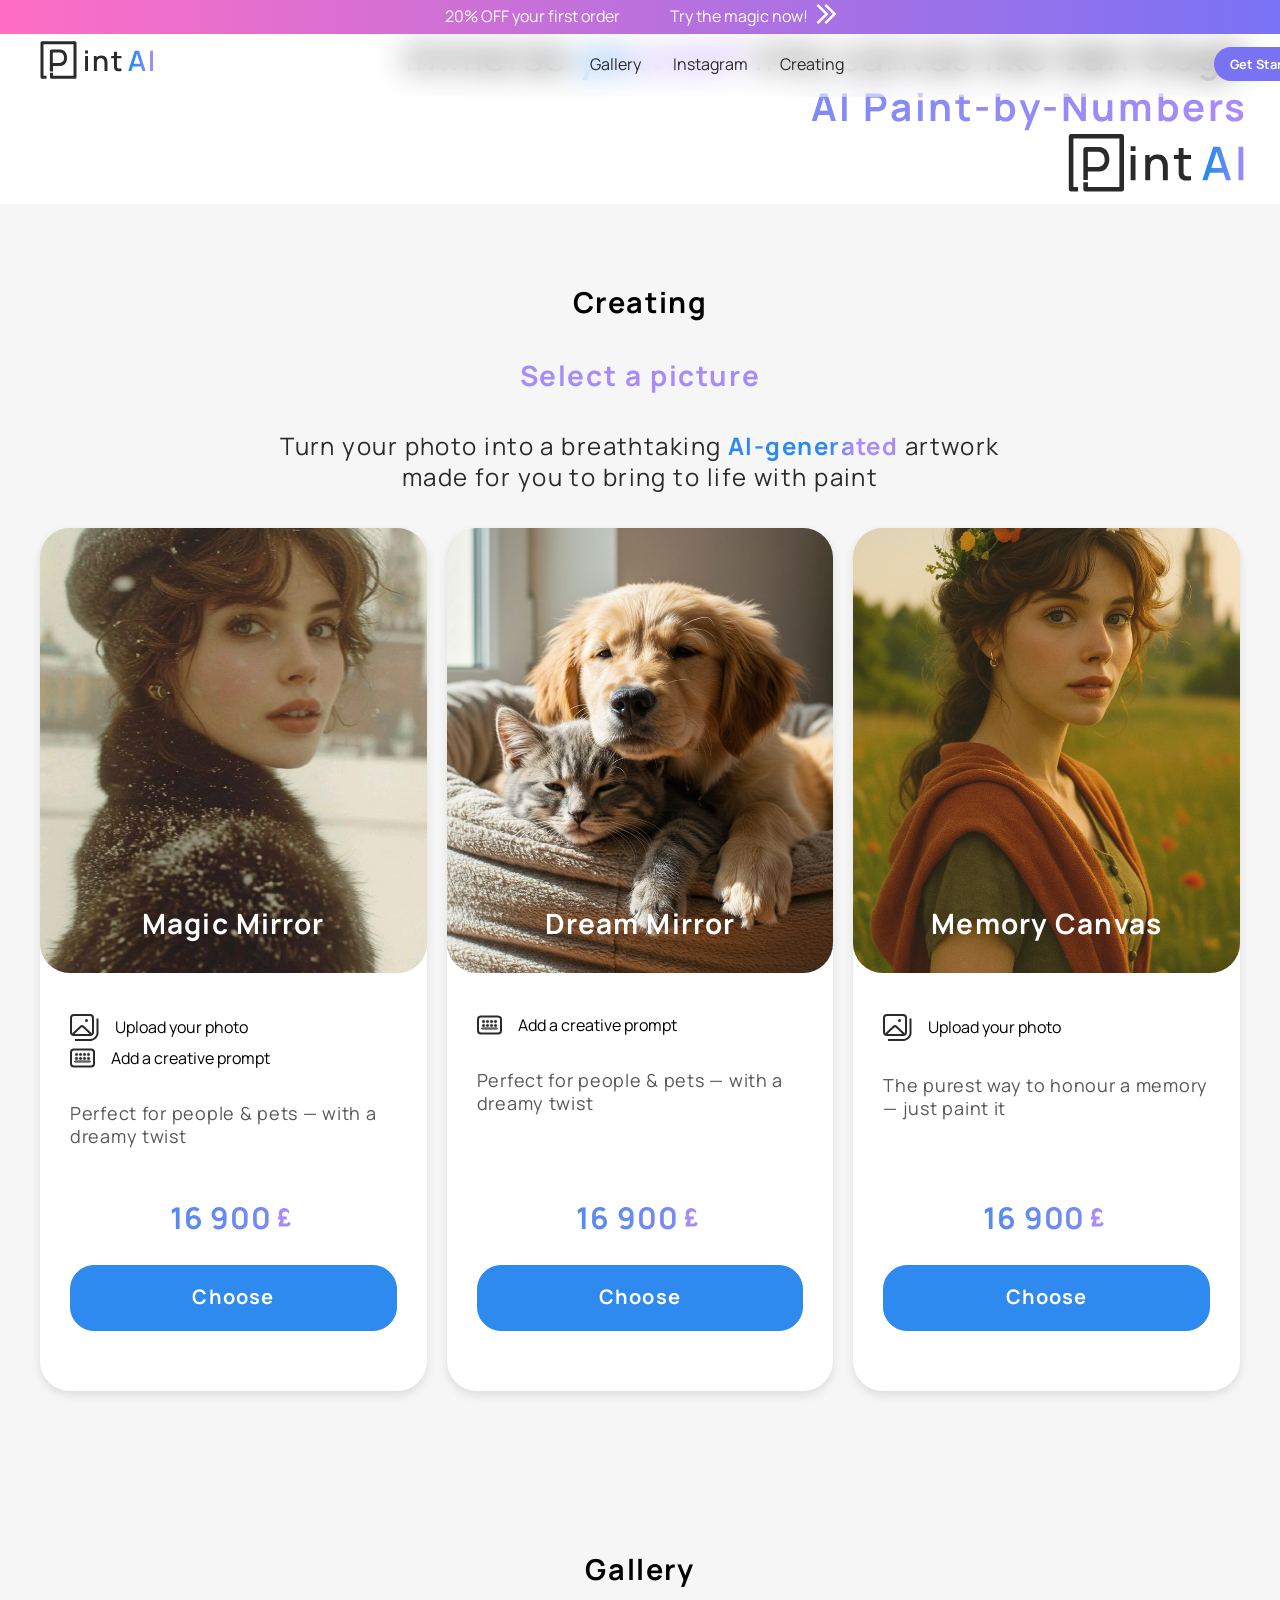
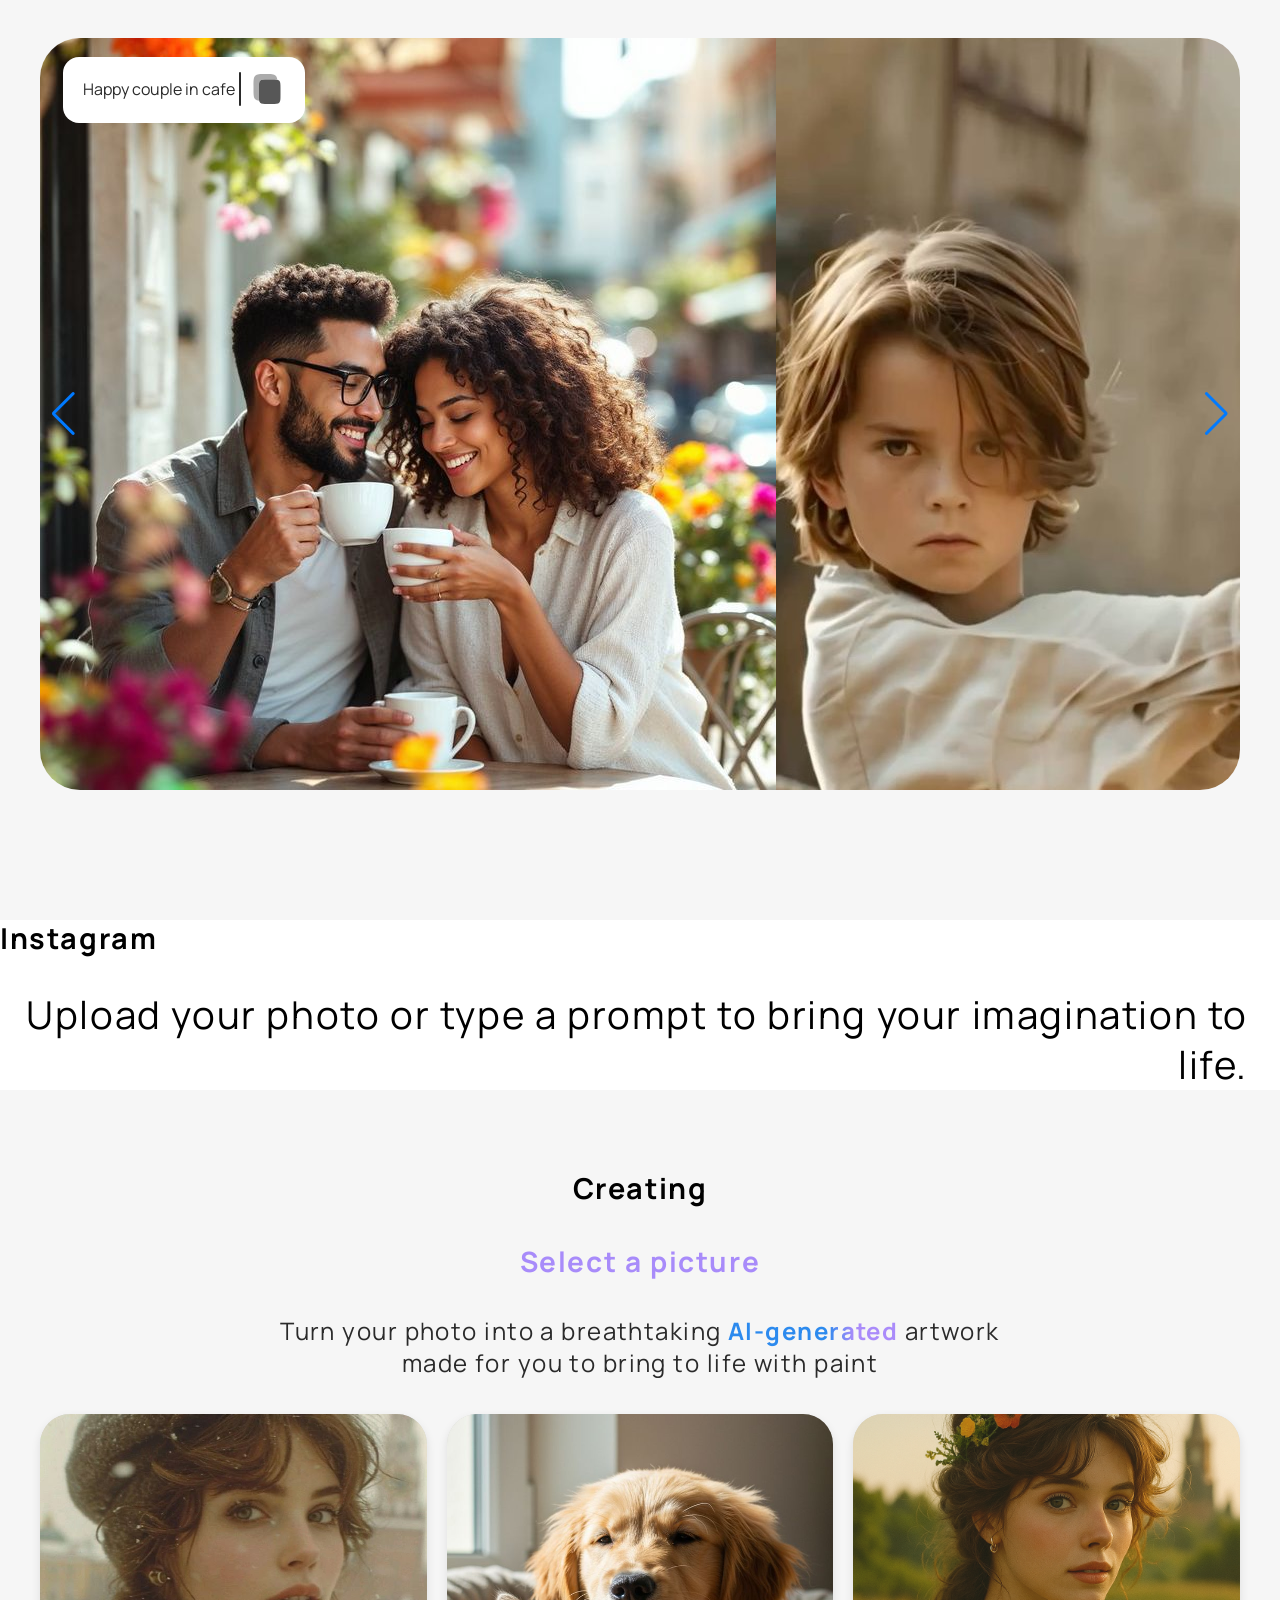
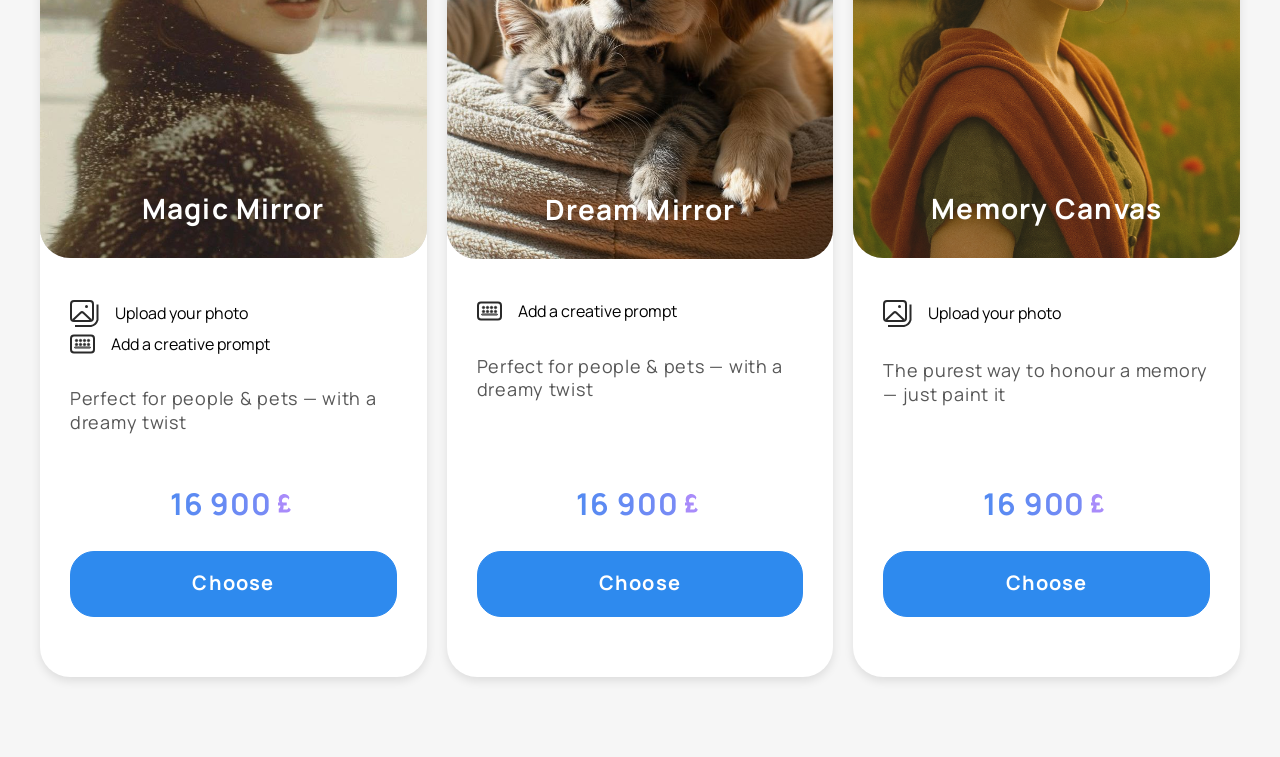
==== commit afb2dfd2: "i deleted unused classes in css" ====
--- a/index.html
+++ b/index.html
@@ -50,16 +50,100 @@
 
   <!-- Sections -->
    <main>
-    <section id=" hero">
-      <div class="hero">
-        <p>
-          Immerse <span class="gradient-text">yourself</span>
-          into canvas like <span class="van-gogh">Van Gogh</span><span class="second-stroke-1-section">AI Paint-by-Numbers</span>
-          <img class="logo" src="image/logo-big.svg" alt="Logo" />
-        </p>
-      </div>
-    </section>
-  
+    <section id=" hero"><span class="hero">
+      <p>
+        Immerse <span class="gradient-text">yourself</span>
+        into canvas like <span class="van-gogh">Van Gogh</span><span class="second-stroke-1-section">AI Paint-by-Numbers</span>
+        <img class="logo" src="image/logo-big.svg" alt="Logo" />
+      </p>
+    </section>
+<!--TO DO FROM THIS BLOCK SECTION HERO-->
+    <section id="creating"><span class="creating">
+      <h2>Creating</h2>
+      <h1>Select a picture</h1>
+      <span class="text">Turn your photo into a breathtaking <span class="ai-text">AI-generated</span> artwork<br>made for you to bring to life with paint</span>
+    <!-- Third Swiper -->
+
+    <div class="slide-container">
+      <div class="slide">
+        <div class="image-container">
+        <div class="frame-tariff-photo"><img src="image/7.svg" alt=""></div>
+        <div class="overlay-text">Magic Mirror</div>
+        <div class="second-frame-tariff">
+          <div class="first-description">
+            <div class="third-column-tariff">
+              <div class="two-column-tariff">
+                <div class="one-stroke-description">
+                  <img src="image/icon photo.svg" alt="">Upload your photo
+                </div>
+                <div class="one-stroke-description">
+                  <img src="image/icon keyboard.svg" alt="">Add a creative prompt
+                </div>
+              </div>
+              <div class="advise">
+                Perfect for people & pets — with a dreamy twist
+              </div>
+            </div>
+            <div class="price">
+              16 900 <img src="image/currency_pound_24dp_E3E3E3_FILL0_wght400_GRAD0_opsz24 (1) 1.svg" alt="">
+            </div>
+            <div class="btn-tariff">Choose</div>
+          </div>
+        </div>
+        </div>
+      </div>
+      <div class="slide">
+        <div class="image-container">
+          <div class="frame-tariff-photo"><img src="image/9.svg" alt=""></div>
+          <div class="overlay-text">Dream Mirror</div>
+          <div class="second-frame-tariff">
+            <div class="first-description">
+              <div class="third-column-tariff">
+                <div class="two-column-tariff">
+                  <div class="one-stroke-description">
+                    <img src="image/icon keyboard.svg" alt="">Add a creative prompt
+                  </div>
+                </div>
+                <div class="advise">
+                  Perfect for people & pets — with a dreamy twist
+                </div>
+              </div>
+              <div class="price">
+                16 900 <img src="image/currency_pound_24dp_E3E3E3_FILL0_wght400_GRAD0_opsz24 (1) 1.svg" alt="">
+              </div>
+              <div class="btn-tariff">Choose</div>
+            </div>
+          </div>
+          </div>
+      </div>
+      <div class="slide">
+        <div class="image-container">
+          <div class="frame-tariff-photo"><img src="image/8.svg" alt=""></div>
+          <div class="overlay-text">Memory Canvas</div>
+          <div class="second-frame-tariff">
+            <div class="first-description">
+              <div class="third-column-tariff">
+                <div class="two-column-tariff">
+                  <div class="one-stroke-description">
+                    <img src="image/icon photo.svg" alt="">Upload your photo
+                  </div>
+                </div>
+                <div class="advise">
+                  The purest way to honour a memory — just paint it
+                </div>
+              </div>
+              <div class="price">
+                16 900 <img src="image/currency_pound_24dp_E3E3E3_FILL0_wght400_GRAD0_opsz24 (1) 1.svg" alt="">
+              </div>
+              <div class="btn-tariff">Choose</div>
+            </div>
+          </div>
+          </div>
+      </div>
+    </div>
+    </span>
+    </section>
+
     <section id="gallery"><span class="galerry">
       <h2>Gallery</h2>
       <!-- Swiper -->
--- a/style.css
+++ b/style.css
@@ -161,9 +161,6 @@
   font-size: 3rem;
   margin-bottom: 1rem;
 }
-.hero {
-  padding-top: 100px;
-}
 
   /* Promo Banner (fixed top) */
   .promo {
@@ -201,12 +198,6 @@
     align-items: center;
     text-align: center;
   }
-  .first-section{
-    height: 1300px;
-    padding: 190px;
-    align-self:flex-end;
-    background: var(--white-background, #FFF);
-  }
 
   .gradient-text{
     -webkit-line-clamp: 5;
@@ -249,10 +240,6 @@
     -webkit-background-clip: text;
     -webkit-text-fill-color: transparent;
   }
-  .responsive-logo{
-    width: 186px;
-    height: auto;
-  }
   .logo {
     width: 180px;
     height: auto;
@@ -326,33 +313,6 @@
     padding-left: 10px;
   }
 
-  .my-third-swiper-container {
-    overflow: hidden;
-    padding-right: 40px;
-    width: 100%;
-    gap: 50px;
-  }
-  .image-container {
-    gap: 12px;
-  }
-
-  .my-third-swiper-wrapper {
-    padding-right: 20px;
-    display: flex;
-    transition: transform 0.5s ease;
-  }
-
-  .my-third-swiper-slide {
-    min-width: calc(100% / 3);
-    flex-shrink: 0;
-    display: flex;
-    flex-direction: column;
-    border-radius: 30px;
-    border: 2px solid var(--blue, #2E8AEE);
-    align-items: center;
-    justify-content: center;
-    font-size: 1.2rem;
-  }
   .frame-tariff-photo img {
     width: 100%;
     height: auto;
@@ -394,6 +354,7 @@
     color: white;
     text-align: center;
   }
+  
   .third-column-tariff {
     display: flex;
     min-height: 156px;
@@ -438,7 +399,38 @@
   align-items: flex-start;
   flex-shrink: 0;
 }
-
+.yourself {
+  overflow: hidden;
+  -webkit-box-orient: vertical;
+  -webkit-line-clamp: 5;
+  color: var(--text, #2A2A2A);
+  text-overflow: ellipsis;
+  font-family: Manrope;
+  font-size: 28px;
+  font-style: normal;
+  font-weight: 700;
+  line-height: 130%;
+  letter-spacing: 1.52px;
+}
+
+.description-card {
+  display: flex;
+  justify-content: center;
+  align-items: center;
+  gap: 10px;
+  align-self: stretch;
+  color: var(--light-text, #575757);
+  font-family: Manrope;
+  font-size: 28px;
+  font-style: normal;
+  font-weight: 400;
+  line-height: 130%; /* 23.4px */
+  letter-spacing: 0.72px;
+  flex-direction: column;
+  flex: 1 0 0;
+  align-items: center;
+  flex-shrink: 0;
+}
   .price {
     display: flex;
     padding-top: 20px;
@@ -526,6 +518,8 @@
   line-height: 130%; /* 52px */
   letter-spacing: 1.6px;
 }
+
+
   
 /*RESPONSIVE DESIGN*/
 
@@ -581,7 +575,6 @@
     gap: 12px;
   }
   .btn-tariff {
-   
     gap: 4px;
     border-radius: 14px;
     font-size: 16px;
@@ -708,6 +701,9 @@
   .slide-container {
     grid-template-columns: repeat(3, 1fr);
   }
+  .first-slide-container {
+    grid-template-columns: repeat(3, 1fr);
+  }
 }
 
 /* 576px–991px: 2 in first row, 1 below */
@@ -715,11 +711,17 @@
   .slide-container {
     grid-template-columns: repeat(2, 1fr);
   }
+  .first-slide-container {
+    grid-template-columns: repeat(2, 1fr);
+  }
 }
 
 /* < 576px: 1 column */
 @media (max-width: 575px) {
   .slide-container {
+    grid-template-columns: 1fr;
+  }
+  .first-slide-container {
     grid-template-columns: 1fr;
   }
   .btn-tariff {
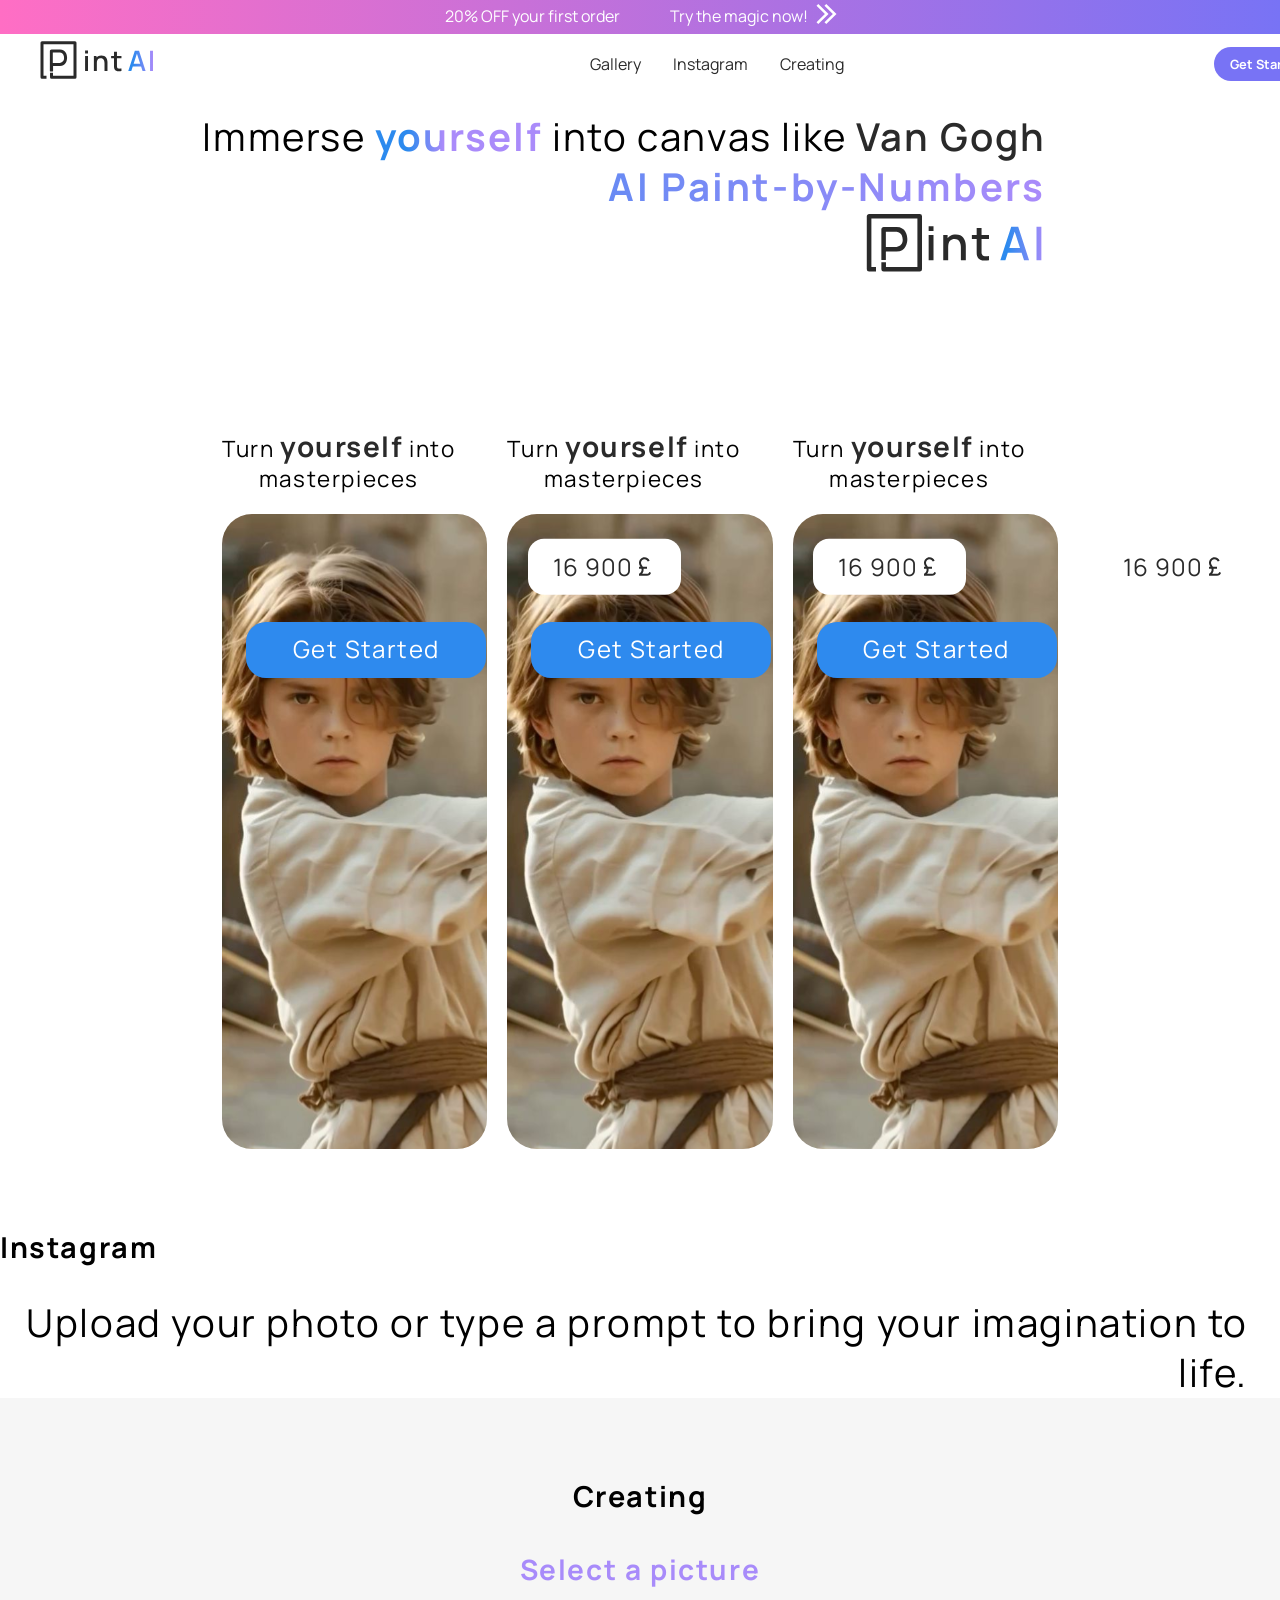
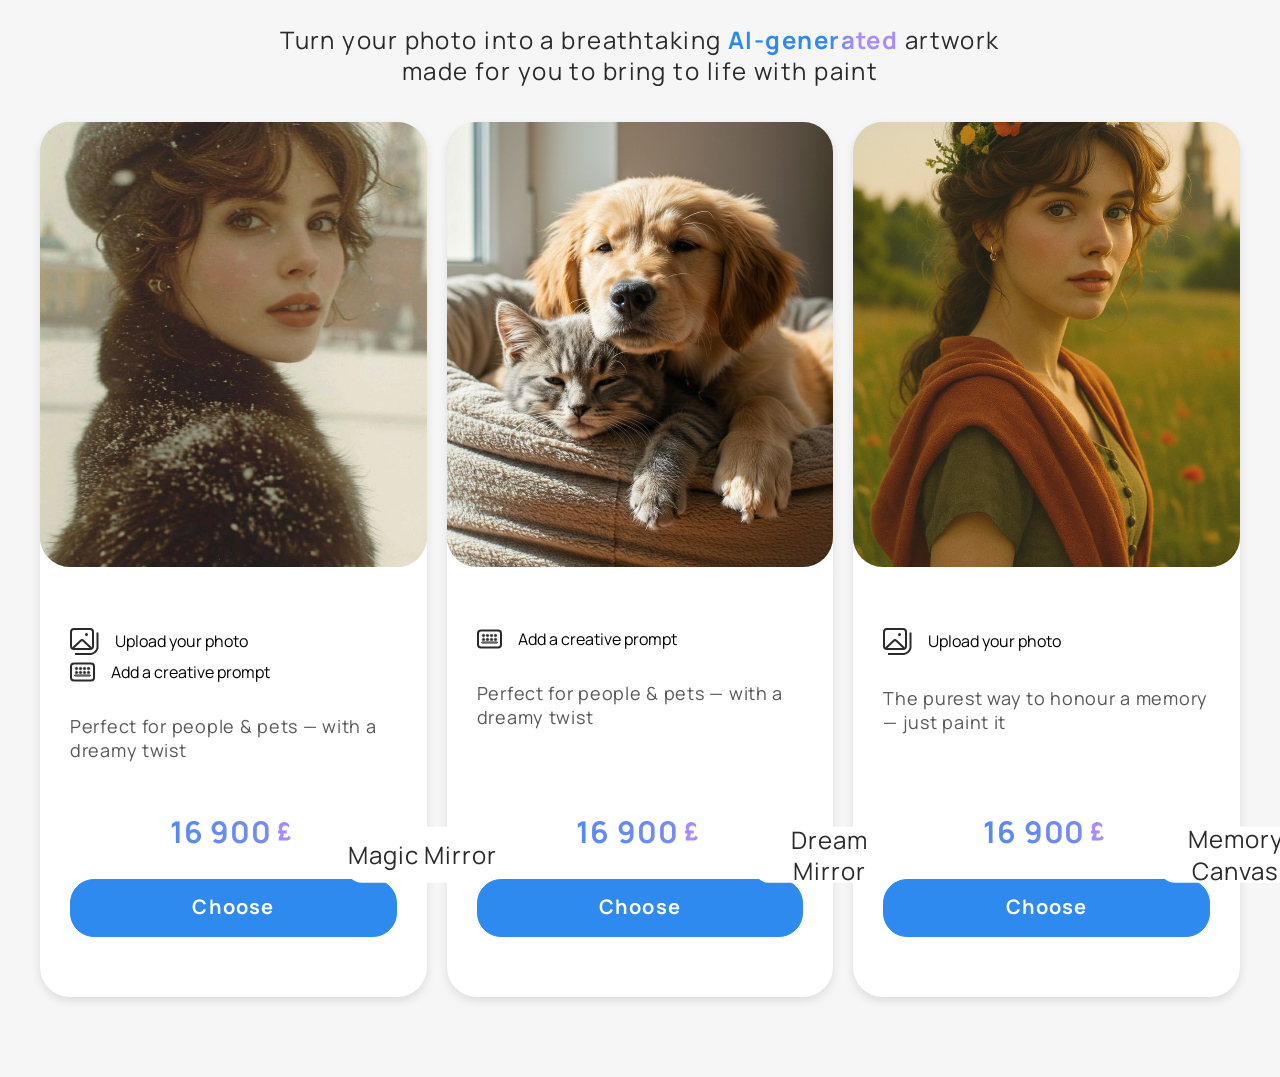
==== commit 12bda847: "i.m working in creation. adaptations are done now i work with sizes in adaptations" ====
--- a/index.html
+++ b/index.html
@@ -35,7 +35,7 @@
       <li><a href="#instagram">Instagram</a></li>
       <li><a href="#creating">Creating</a></li>
     </ul>
-    <a href="#" class="action_btn">Get Started</a>
+    <div class="action_btn">Get Started</div>
     <div class="toggle_btn">
       <i class="fa-solid fa-bars"></i>
     </div>
@@ -50,104 +50,46 @@
 
   <!-- Sections -->
    <main>
-    <section id=" hero"><span class="hero">
+<!--TO DO FROM THIS BLOCK SECTION HERO-->
+    <section id="cards"><span class="cards">
       <p>
         Immerse <span class="gradient-text">yourself</span>
         into canvas like <span class="van-gogh">Van Gogh</span><span class="second-stroke-1-section">AI Paint-by-Numbers</span>
         <img class="logo" src="image/logo-big.svg" alt="Logo" />
       </p>
-    </section>
-<!--TO DO FROM THIS BLOCK SECTION HERO-->
-    <section id="creating"><span class="creating">
-      <h2>Creating</h2>
-      <h1>Select a picture</h1>
-      <span class="text">Turn your photo into a breathtaking <span class="ai-text">AI-generated</span> artwork<br>made for you to bring to life with paint</span>
-    <!-- Third Swiper -->
+    <!-- Third Swiper--> 
 
     <div class="slide-container">
-      <div class="slide">
-        <div class="image-container">
-        <div class="frame-tariff-photo"><img src="image/7.svg" alt=""></div>
-        <div class="overlay-text">Magic Mirror</div>
-        <div class="second-frame-tariff">
-          <div class="first-description">
-            <div class="third-column-tariff">
-              <div class="two-column-tariff">
-                <div class="one-stroke-description">
-                  <img src="image/icon photo.svg" alt="">Upload your photo
-                </div>
-                <div class="one-stroke-description">
-                  <img src="image/icon keyboard.svg" alt="">Add a creative prompt
-                </div>
-              </div>
-              <div class="advise">
-                Perfect for people & pets — with a dreamy twist
-              </div>
-            </div>
-            <div class="price">
-              16 900 <img src="image/currency_pound_24dp_E3E3E3_FILL0_wght400_GRAD0_opsz24 (1) 1.svg" alt="">
-            </div>
-            <div class="btn-tariff">Choose</div>
-          </div>
-        </div>
-        </div>
-      </div>
-      <div class="slide">
-        <div class="image-container">
-          <div class="frame-tariff-photo"><img src="image/9.svg" alt=""></div>
-          <div class="overlay-text">Dream Mirror</div>
-          <div class="second-frame-tariff">
-            <div class="first-description">
-              <div class="third-column-tariff">
-                <div class="two-column-tariff">
-                  <div class="one-stroke-description">
-                    <img src="image/icon keyboard.svg" alt="">Add a creative prompt
-                  </div>
-                </div>
-                <div class="advise">
-                  Perfect for people & pets — with a dreamy twist
-                </div>
-              </div>
-              <div class="price">
-                16 900 <img src="image/currency_pound_24dp_E3E3E3_FILL0_wght400_GRAD0_opsz24 (1) 1.svg" alt="">
-              </div>
-              <div class="btn-tariff">Choose</div>
-            </div>
-          </div>
-          </div>
-      </div>
-      <div class="slide">
-        <div class="image-container">
-          <div class="frame-tariff-photo"><img src="image/8.svg" alt=""></div>
-          <div class="overlay-text">Memory Canvas</div>
-          <div class="second-frame-tariff">
-            <div class="first-description">
-              <div class="third-column-tariff">
-                <div class="two-column-tariff">
-                  <div class="one-stroke-description">
-                    <img src="image/icon photo.svg" alt="">Upload your photo
-                  </div>
-                </div>
-                <div class="advise">
-                  The purest way to honour a memory — just paint it
-                </div>
-              </div>
-              <div class="price">
-                16 900 <img src="image/currency_pound_24dp_E3E3E3_FILL0_wght400_GRAD0_opsz24 (1) 1.svg" alt="">
-              </div>
-              <div class="btn-tariff">Choose</div>
-            </div>
-          </div>
+      <div class="slide-main">
+        <div class="overlay-text">16 900 <img src="image/15.svg" alt=""></div>
+        <div class="overlay-btn">Get Started </div>
+        <p>Turn <span class="yourself">yourself</span> into <br> masterpieces</p>
+        <div class="photo"></div>
+      </div>
+      <div class="slide-main">
+        <div class="image-container">
+          <div class="overlay-text">16 900 <img src="image/15.svg" alt=""></div>
+          <div class="overlay-btn">Get Started </div>
+          <p>Turn <span class="yourself">yourself</span> into <br> masterpieces</p>
+          <div class="photo"></div>
+          </div>
+      </div>
+      <div class="slide-main">
+        <div class="image-container">
+          <div class="overlay-text">16 900 <img src="image/15.svg" alt=""></div>
+          <div class="overlay-btn">Get Started </div>
+          <p>Turn <span class="yourself">yourself</span> into <br> masterpieces</p>
+          <div class="photo"></div>
           </div>
       </div>
     </div>
     </span>
     </section>
-
+<!--
     <section id="gallery"><span class="galerry">
       <h2>Gallery</h2>
-      <!-- Swiper -->
-      <!-- Swiper container -->
+      Swiper -->
+      <!-- Swiper container 
   <div class="swiper mySwiper">
     <div class="swiper-wrapper">
       <div class="field-prompt">Happy couple in cafe <svg xmlns="http://www.w3.org/2000/svg" width="2" height="34" viewBox="0 0 2 34" fill="none">
@@ -160,13 +102,12 @@
       <div class="swiper-slide"><img src="image/2.jpg" alt="">Slide 2</div>
       <div class="swiper-slide"><img src="image/3.jpg" alt="">Slide 3</div>
     </div>
-
-    <!-- Navigation buttons -->
+    Navigation buttons 
     <div class="swiper-button-next"></div>
     <div class="swiper-button-prev"></div>
   </div>
     </span>
-    </section>
+    </section>-->
   
     <section id="instagram">
       <h2>Instagram</h2>
--- a/style.css
+++ b/style.css
@@ -10,6 +10,7 @@
 
 body {
   height: 100vh;
+  width: 100%;
   background: var(--white-background, #FFF);
   background-size: cover;
   background-position: center;
@@ -51,17 +52,17 @@
   left: 0;
   z-index: 999;
   padding-top: 40px;
-  padding-left: 40px;
-  padding-right: 40px;
   padding-bottom: 10px;
   background: rgba(255, 255, 255, 0.1);
   backdrop-filter: blur(15px);
   width: 100%;
   display: flex;
   align-items: center;
-  justify-content: space-between;
-}
-
+  justify-content: space-around;
+}
+.section {
+  text-align: center;
+}
 .navbar
 .logo a {
   font-size: 1.5rem;
@@ -147,21 +148,6 @@
 }
 
 /*HERO*/
-section#hero {
-  height: calc(100vh - 60px);
-  display: flex;
-  flex-direction: column;
-  align-items: center;
-  justify-content: center;
-  text-align: center;
-  color: white;
-}
-
-#hero h1 {
-  font-size: 3rem;
-  margin-bottom: 1rem;
-}
-
   /* Promo Banner (fixed top) */
   .promo {
     position: fixed;
@@ -266,12 +252,11 @@
   .swiper {
     width: 100%;
     height: 752px;
-    margin: 50px auto;
+    margin: 50px;
     border-radius: 40px;
     overflow: hidden;
     z-index: 799;
   }
-
   .swiper-slide {
     display:flex;
     align-items: center;
@@ -313,15 +298,61 @@
     padding-left: 10px;
   }
 
+  .overlay-btn {
+    border-radius: 20px;
+    background: var(--blue, #2E8AEE);
+    display: flex;
+    width: 220px;
+    padding: 8px 10px 10px 10px;
+    transform: translate(10%, 500%);
+    justify-content: center;
+    align-items: center;
+    color: var(--white-background, #FFF);
+    text-align: center;
+    font-family: Manrope;
+    font-size: 24px;
+    font-style: normal;
+    font-weight: 400;
+    line-height: 160%; /* 44.8px */
+    letter-spacing: 1.4px;
+  }
+
   .frame-tariff-photo img {
     width: 100%;
     height: auto;
     max-width: 480px;
     max-height: 552px;
     object-fit: cover;
-    border-radius: 8px;
     border-radius: 30px;
     background: url(<path-to-image>) lightgray 50% / cover no-repeat;
+  }
+
+.card {
+  align-items: center;
+  border-radius: 0px 0px 30px 30px;
+  gap: 8px;
+  align-self: stretch;
+  color: var(--light-text, #575757);
+  font-family: Manrope;
+  font-size: 18px;
+  font-style: normal;
+  font-weight: 400;
+  line-height: 130%; /* 23.4px */
+  letter-spacing: 0.72px;
+}
+
+  .photo {
+    background-image: url('image/11.svg'); /* Replace with your image */
+    background-size: cover;        /* Fill the entire frame */  /* Keep image centered */
+    background-repeat: no-repeat;  /* No tiling */
+     /* Or use min-height / responsive units */
+    height: 635px;
+    display: flex;                 /* Center content */
+    align-items: center;
+    justify-content: center;                /* Text color over image */
+    text-align: center;
+    border-radius: 30px;
+    margin: auto;
   }
 
   .second-frame-tariff {
@@ -343,15 +374,22 @@
   }
 
   .overlay-text {
-    color:#FFF;
+    border-radius: 16px;
+    background: var(--white-background, #FFF); ;
+    color:#2A2A2A;
+    height: 56px;
+    width: 153px;
+    display: flex;
+    justify-content: center;
+    align-items: center;
+    color: var(--text, #2A2A2A);
     font-family: Manrope;
-    font-size: 28px;
-    font-style: normal;
-    font-weight: 700;
-    line-height: 130%; /* 36.4px */
-    letter-spacing: 1.12px;
-    transform: translate(0%, -200%);
-    color: white;
+    font-size: 24px;
+    font-style: normal;
+    font-weight: 400;
+    line-height: 130%; /* 41.6px */
+    letter-spacing: 0.96px;
+    transform: translate(200%, 455%);
     text-align: center;
   }
   
@@ -399,6 +437,15 @@
   align-items: flex-start;
   flex-shrink: 0;
 }
+
+.cards {
+  display: flex;
+  padding: 80px 40px;
+  flex-direction: column;
+  align-items: center;
+  align-self: stretch;
+}
+
 .yourself {
   overflow: hidden;
   -webkit-box-orient: vertical;
@@ -451,7 +498,7 @@
 
   .btn-tariff {
     display: flex;
-    padding: 18px 16px 20px 16px;
+    padding: 14px 16px 16px 16px;
     justify-content: center;
     align-items: center;
     gap: 6px;
@@ -477,7 +524,6 @@
     align-self: stretch;
     background: var(--gray-background, #F6F6F6);
   }
-
   .text {
     overflow: hidden;
     color: var(--text, #2A2A2A);
@@ -522,6 +568,21 @@
 
   
 /*RESPONSIVE DESIGN*/
+@media (max-width: 1920px) {
+  .section {
+    padding: 40px;
+    text-align: center;
+  }
+  .navbar{
+    padding-top: 40px;
+    padding-left: 40px;
+    padding-right: 40px;
+    padding-bottom: 10px;
+    width: 100%;
+    align-items: center;
+    justify-content: space-between;
+  }
+}
 
 @media (max-width: 1200px) {
   .two-column-tariff {
@@ -654,7 +715,6 @@
     max-height: 280px;
   }
   .btn-tariff {
-    
     gap: 4px;
     border-radius: 14px;
     font-size: 16px;
@@ -692,8 +752,10 @@
   font-size: 1.5rem;
 }
 
-.slide p {
-  font-size: 1.1rem;
+.slide-main p {
+  padding-bottom: 20px;
+  font-size: 1.4rem;
+  text-align: center;
 }
 
 /* ≥ 992px: 3 slides in 1 row */
